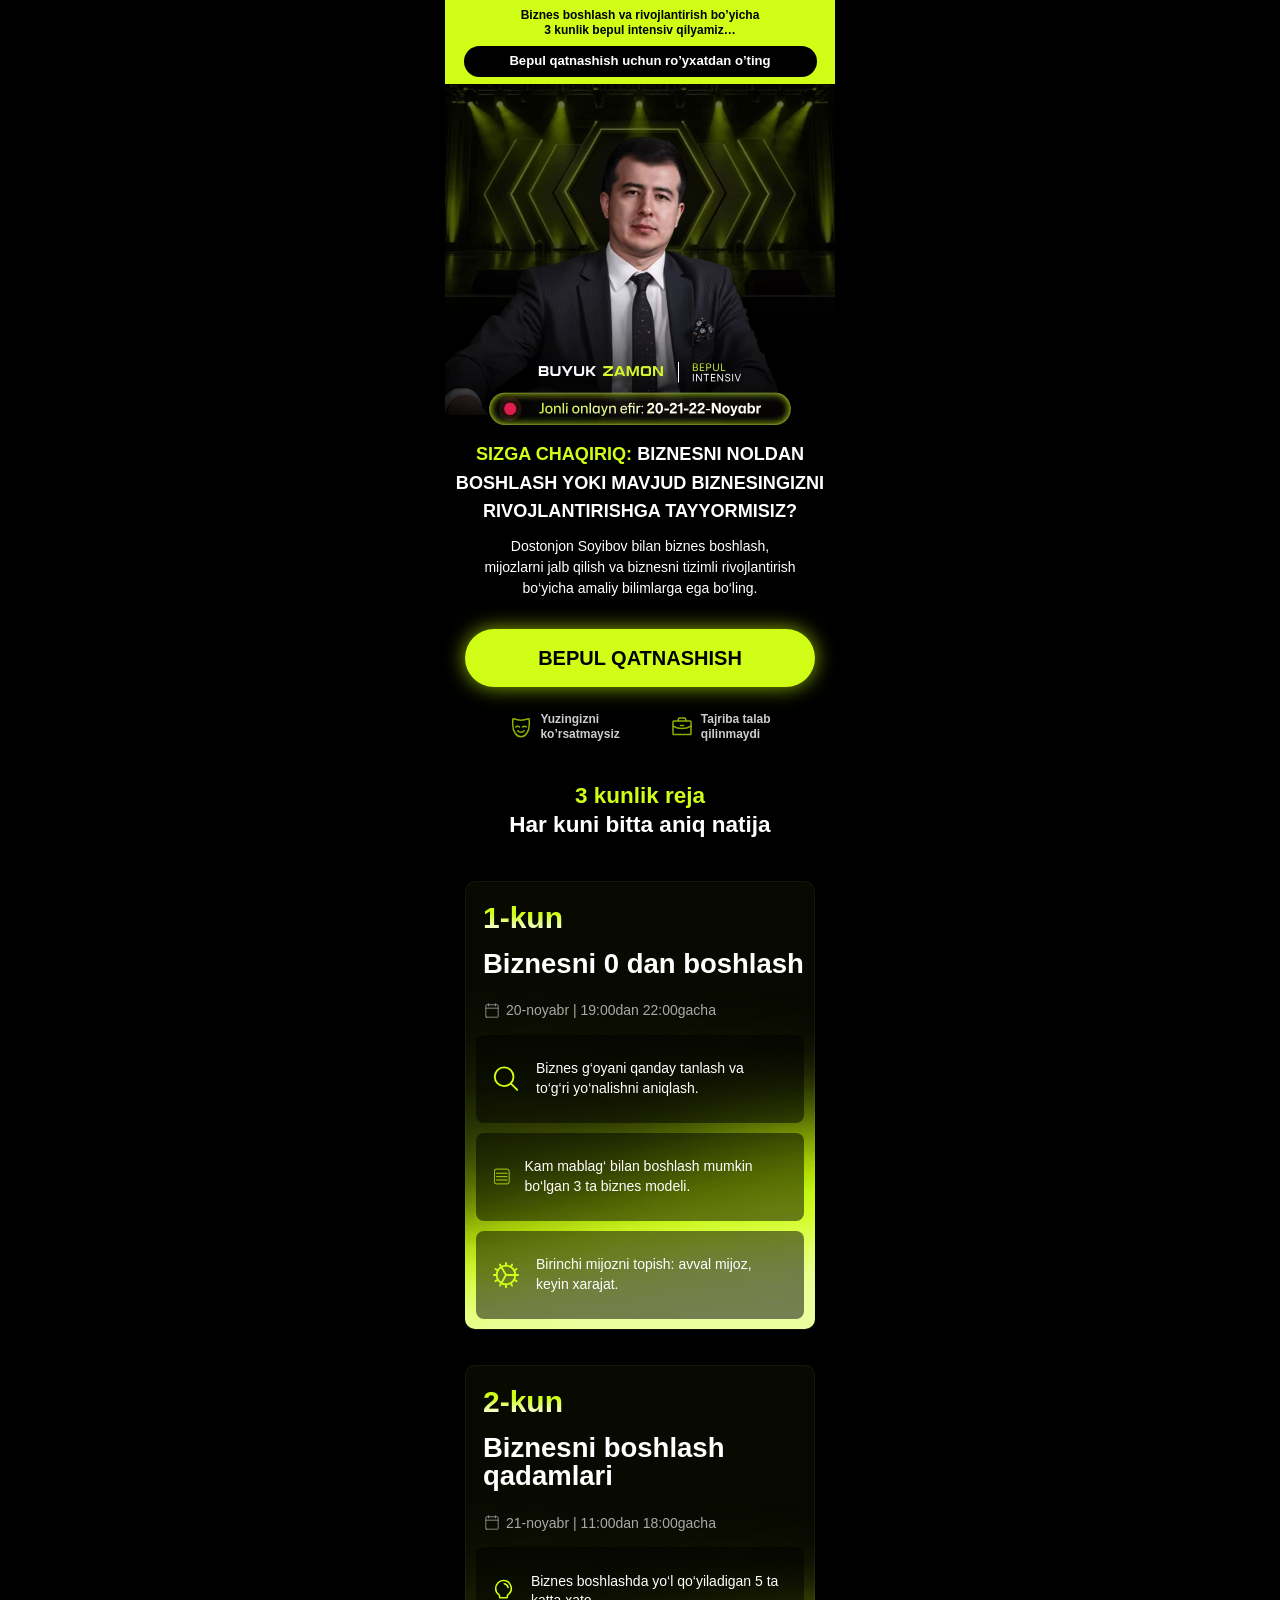
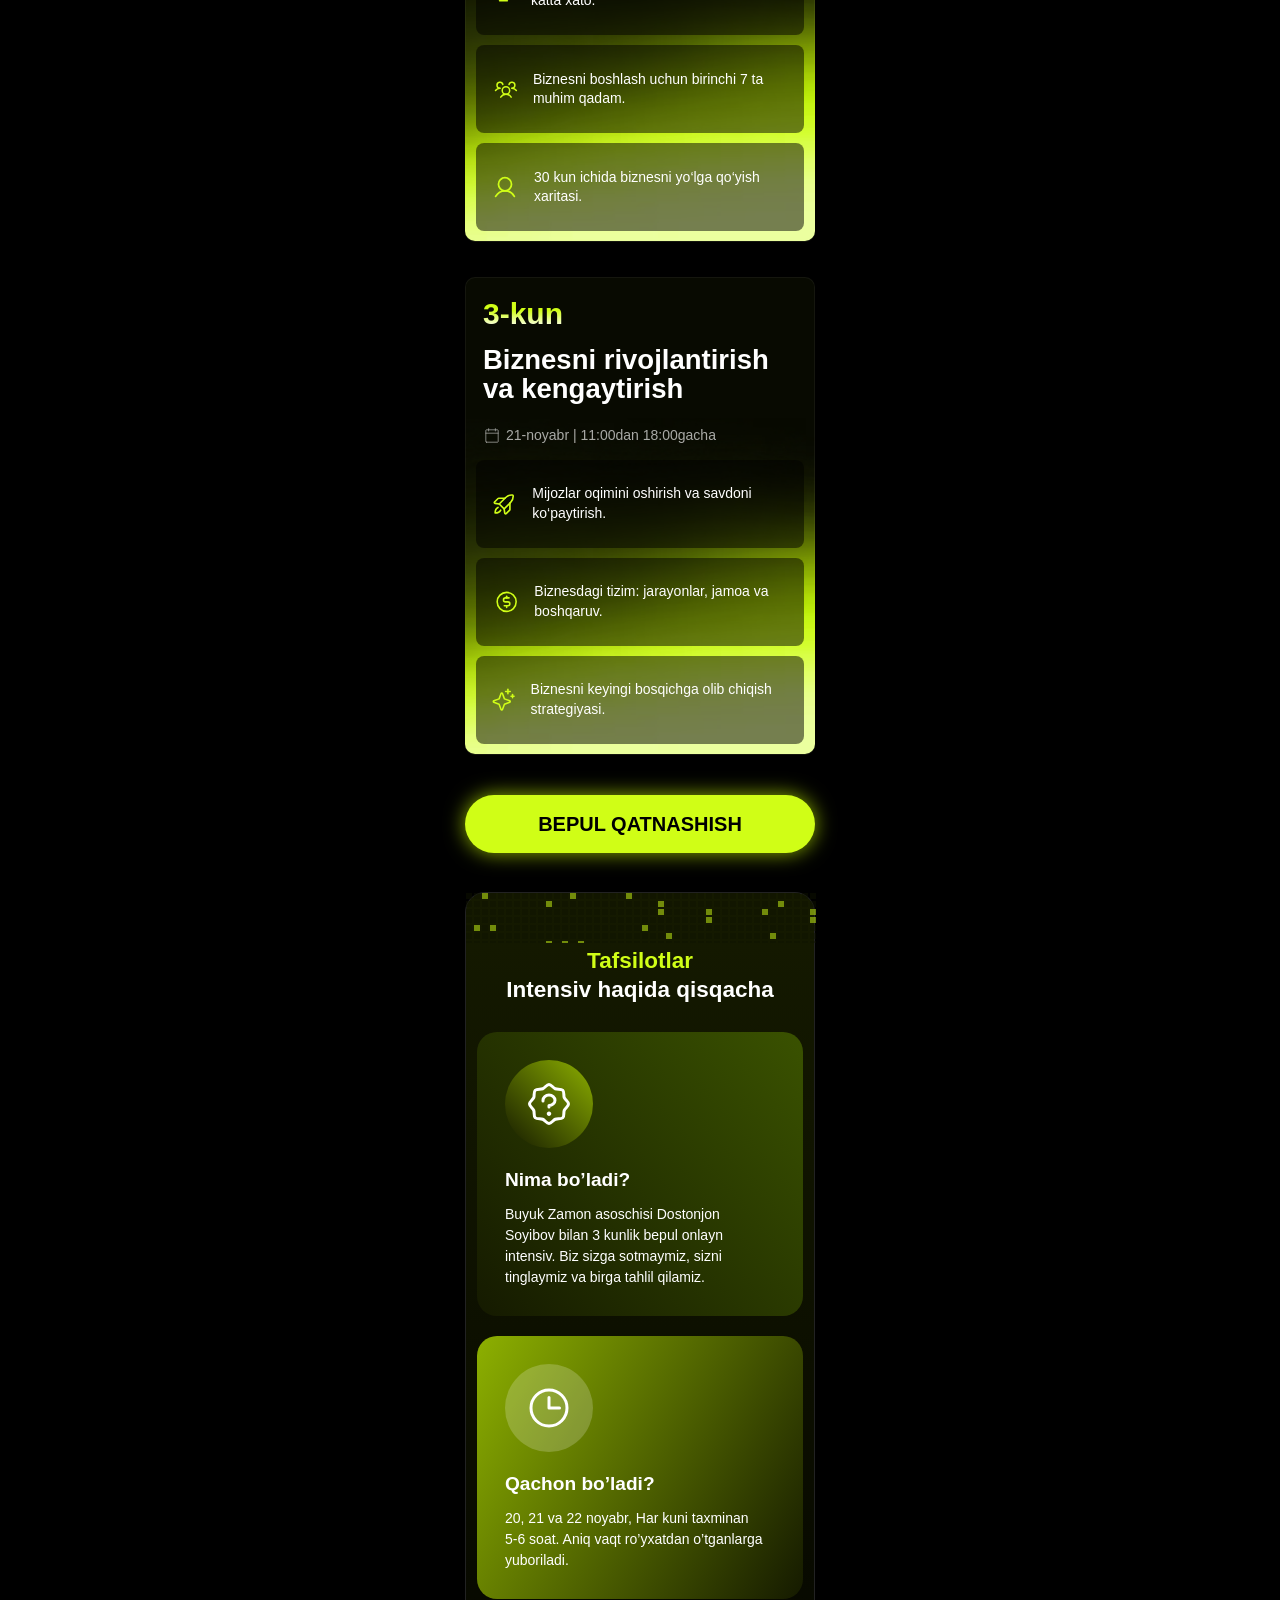
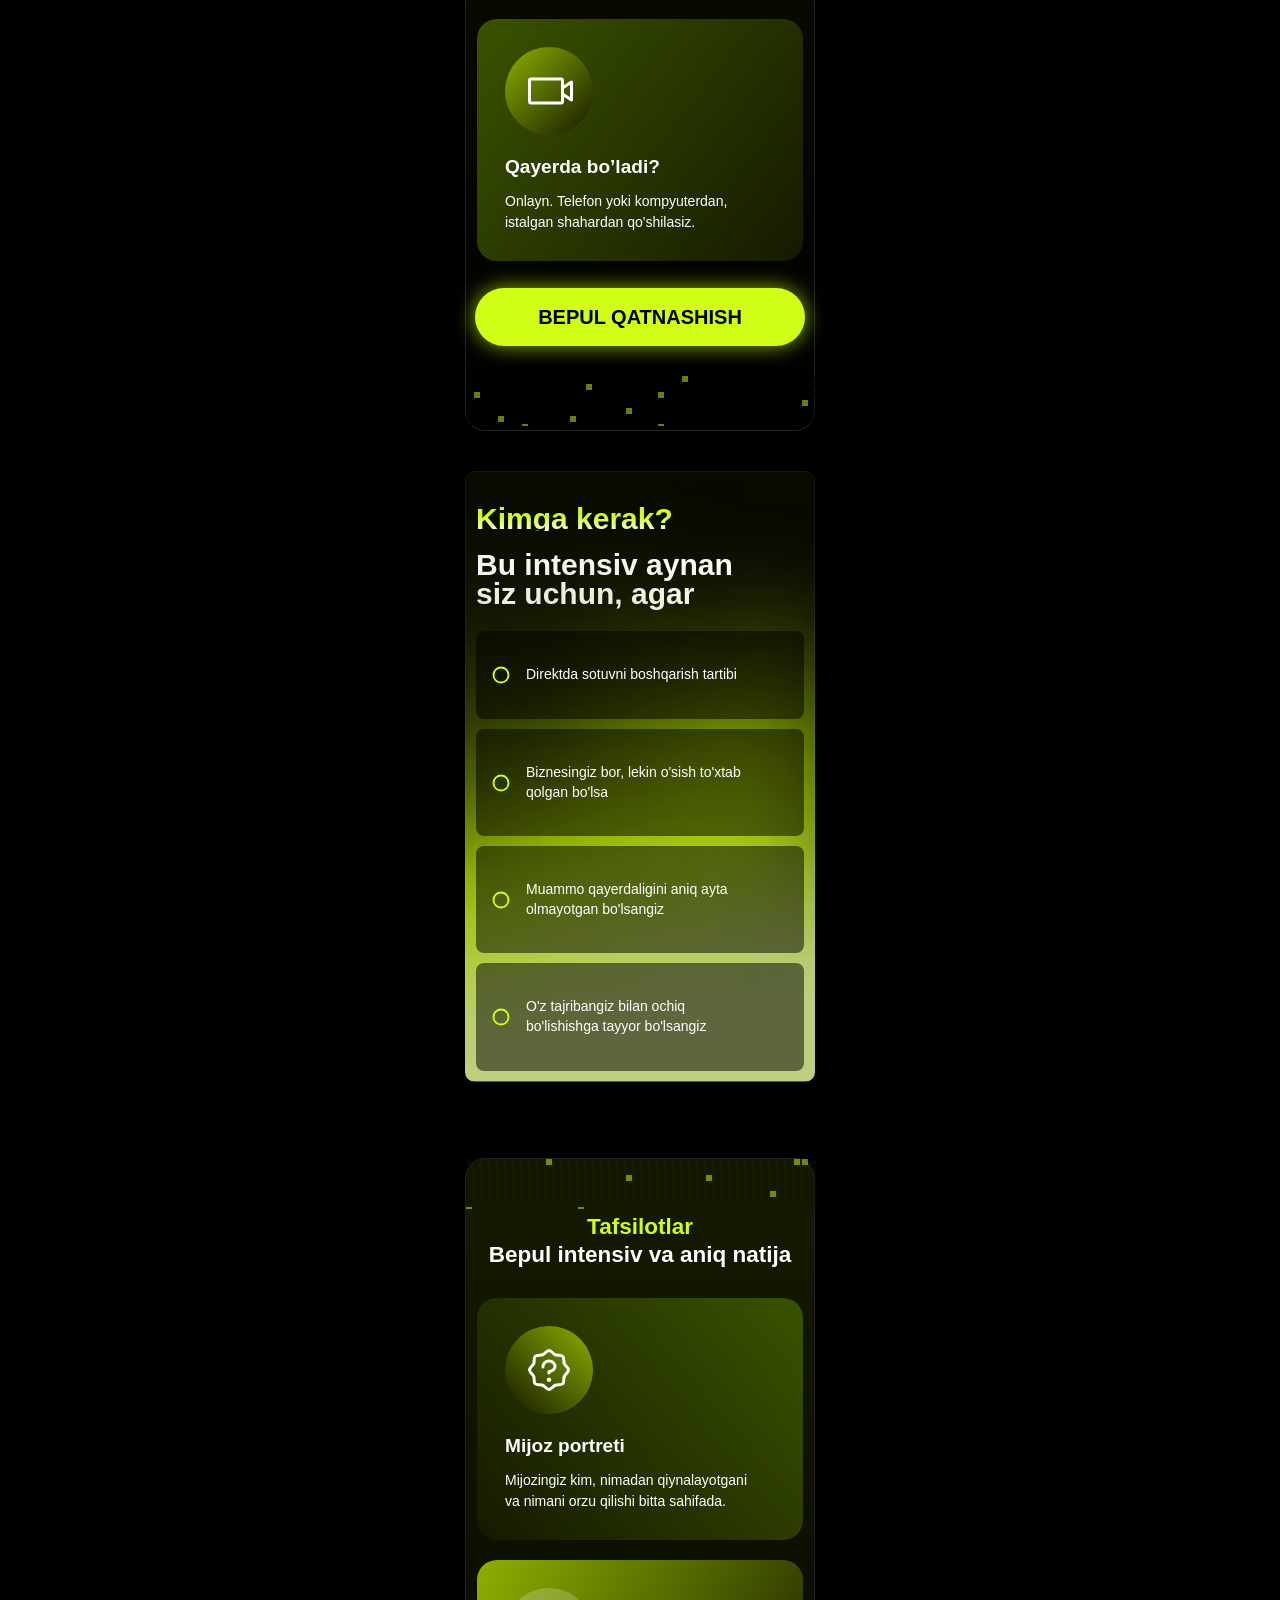
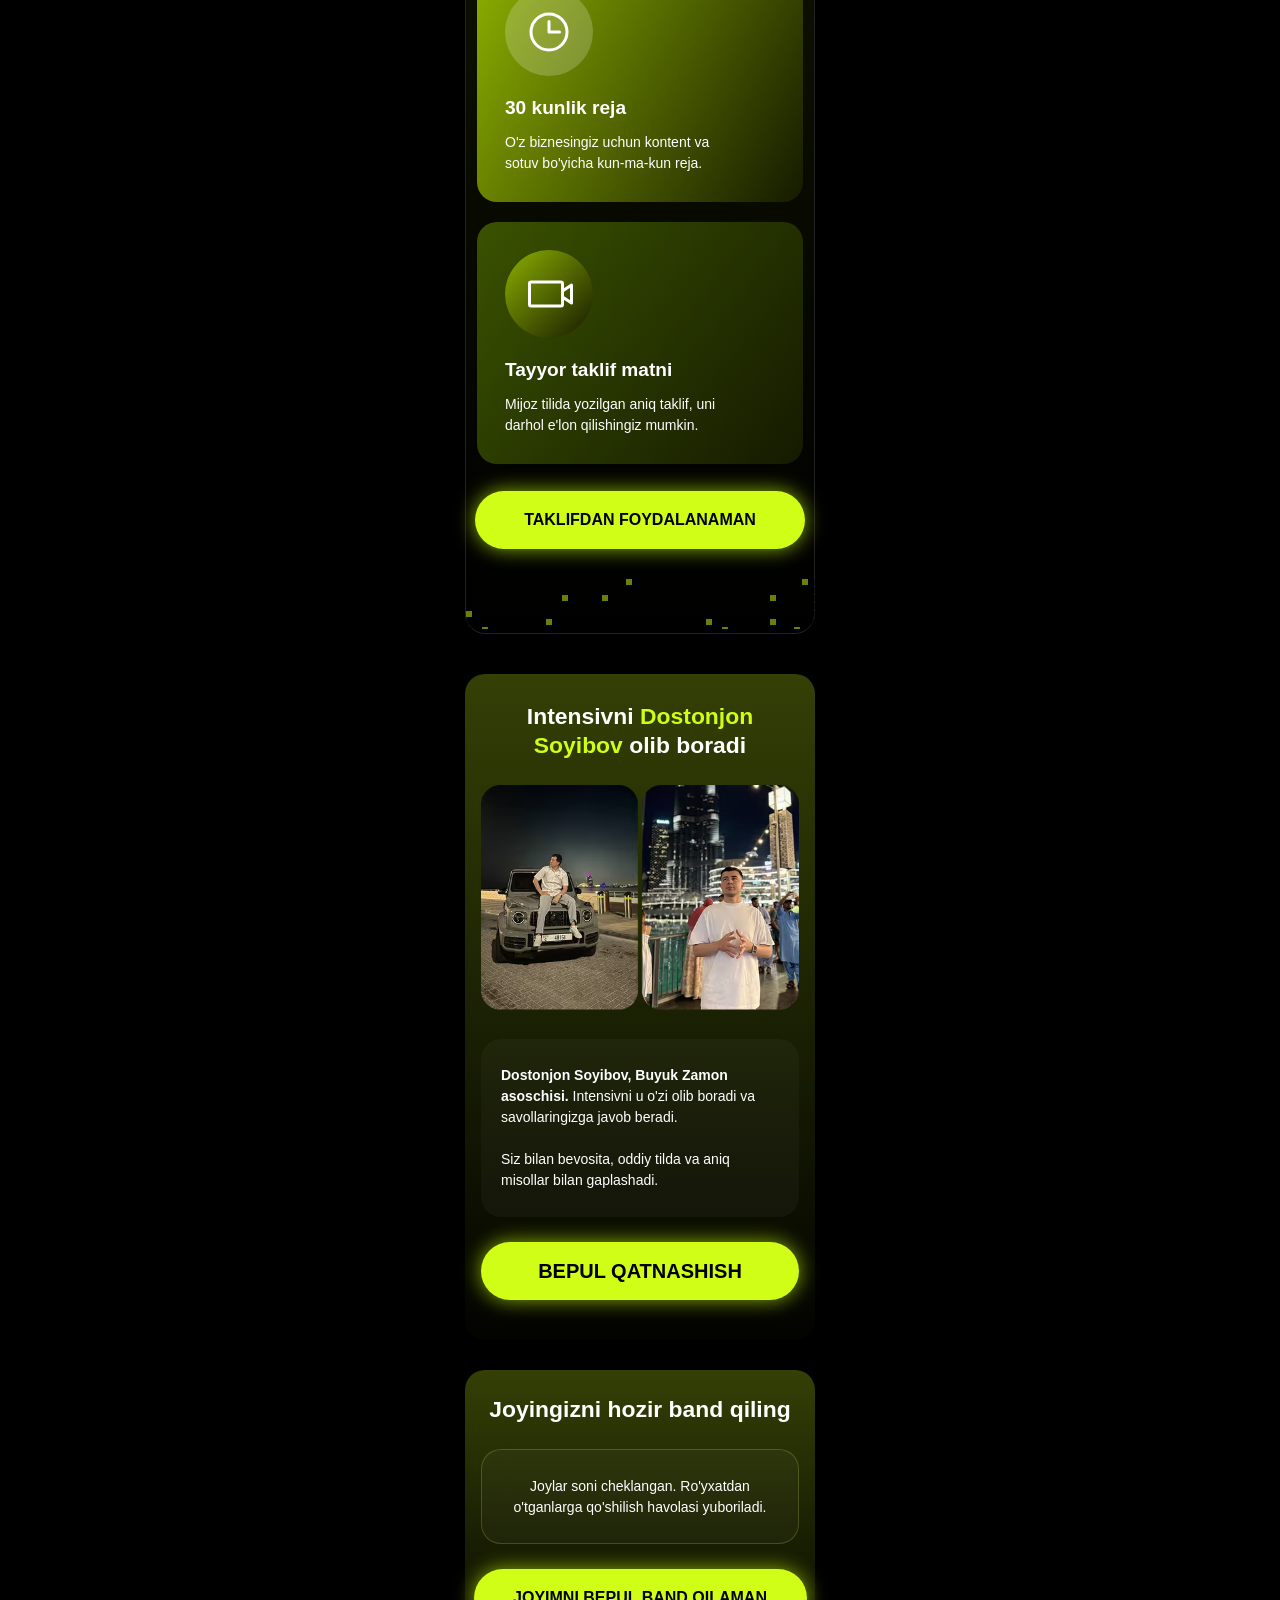
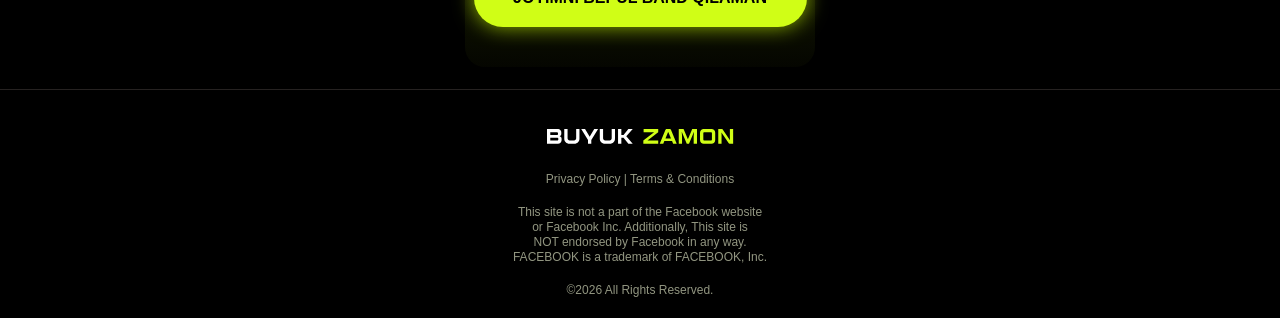
==== index.html @ dd2da4f3 "push" ====
<!DOCTYPE html>
<html lang="uz">

<head>
    <meta charset="UTF-8">
    <meta name="viewport" content="width=device-width, initial-scale=1.0">
    <title>Buyuk Zamon</title>

    <style>
    *{margin:0;padding:0;box-sizing:border-box}html,body{overflow-x:clip;background-color:#000}.hero__intro{background-color:#D0FE16;max-width:390px;width:100%;display:flex;padding:0 6px;margin:0 auto;flex-direction:column;align-items:center;justify-content:center;margin-bottom:40px;padding-top:8px;padding-bottom:7px;top:0;z-index:1000}.hero__intro-text{margin-bottom:8px;font-family:"Mona Sans",sans-serif;font-weight:800;font-size:12px;line-height:15px;text-align:center}.hero__intro-button{max-width:353px;width:100%;border-radius:100px;color:white;font-family:Inter,sans-serif;font-weight:800;font-size:13.1px;line-height:15.78px;text-align:center;padding:7px 0 8px 0;background-color:black;border:none;cursor:pointer}.hero__speaker-image{position:relative;z-index:3}.hero__background-image{position:absolute;top:-40px;max-width:390px;width:100%}.hero__title{font-family:Inter,sans-serif;font-weight:700;font-size:clamp(14.1px,4.6vw,18.1px);padding-top:15px;line-height:clamp(24.8px,5vw,28.8px);text-align:center;margin-bottom:10px;color:white}.hero__eyebrow{color:#D0FE17}.hero__description{font-family:"Mona Sans",sans-serif;font-weight:400;font-size:clamp(13px,4.2vw,14px);line-height:21px;text-align:center;color:white;margin-bottom:-10px}.hero__benefits{display:flex;color:white;margin-top:65px;gap:50px}.hero__benefit{display:flex;align-items:center;gap:7px}.hero__benefit-text{font-family:"Mona Sans",sans-serif;font-weight:700;font-size:12px;line-height:15px;opacity:80%}.plan{padding-top:40px;padding-bottom:32px}.plan__title{font-family:Inter,sans-serif;font-weight:700;font-size:22.5px;line-height:28.8px;margin-bottom:41px;text-align:center;color:white}.plan__title span{color:#D0FE17}.plan__days{display:flex;flex-direction:column;gap:35px;color:white;align-items:center;justify-content:center}.plan__day{border-radius:10px;max-width:350px;background-color:#0b0e02c1;width:100%;padding:23px 10px 10px 10px;border:1px solid #FFFFFF0D;position:relative;list-style:none}.plan__day-number{font-family:Inter,sans-serif;font-weight:800;font-size:30px;padding-left:7px;line-height:25px;background:linear-gradient(0deg,#FAFFE8 0%,#D0FE17 62.29%);-webkit-background-clip:text;background-clip:text;-webkit-text-fill-color:transparent;color:transparent;margin-bottom:20px}.plan__day-title{font-family:Inter,sans-serif;font-weight:700;font-size:27.5px;padding-left:7px;margin-bottom:23px;line-height:28.8px}.plan__date{margin-bottom:15px;display:flex;align-items:center;gap:5px;font-family:Inter,sans-serif;padding-left:7px;font-weight:500;font-size:14px;line-height:16.8px;opacity:65%}.plan__tasks{list-style:none;display:flex;flex-direction:column;position:relative;z-index:4;gap:10px}.plan__task{display:flex;gap:15px;padding:20px 11px 20px 15px;align-items:center;height:88px;justify-content:start;border-radius:8px;max-width:330px;width:100%;background-color:#00000080}.plan__task p{font-family:"Mona Sans",sans-serif;font-weight:400;font-size:14px;line-height:19.6px}.plan__bottom{position:absolute;bottom:0;height:392px;transform:translateX(-50%);left:50%;border-radius:0 0 10px 10px;z-index:2}.button{max-width:350px;width:100%;border-radius:50px;background-color:#D0FE16;box-shadow:0px 0px 20px 0px #8DB000;color:#000;font-family:Inter,sans-serif;font-weight:700;font-size:20px;line-height:18.02px;text-align:center;padding:20px 0;border:none;cursor:pointer;margin:0 auto;display:flex;align-items:center;justify-content:center}
    </style>
    <!-- Meta Pixel Code -->
<script>
!function(f,b,e,v,n,t,s)
{if(f.fbq)return;n=f.fbq=function(){n.callMethod?
n.callMethod.apply(n,arguments):n.queue.push(arguments)};
if(!f._fbq)f._fbq=n;n.push=n;n.loaded=!0;n.version='2.0';
n.queue=[];t=b.createElement(e);t.async=!0;
t.src=v;s=b.getElementsByTagName(e)[0];
s.parentNode.insertBefore(t,s)}(window, document,'script',
'https://connect.facebook.net/en_US/fbevents.js');
fbq('init', '1597491418699315');
fbq('track', 'PageView');
</script>
<noscript><img height="1" width="1" style="display:none"
src="https://www.facebook.com/tr?id=1597491418699315&ev=PageView&noscript=1"
/></noscript>
<!-- End Meta Pixel Code -->
    <link rel="preload" as="style" href="./css/main.css" onload="this.onload=null;this.rel='stylesheet'">
    <noscript>
        <link rel="stylesheet" href="./css/main.css">
    </noscript>
</head>

<body>
    <main class="page">
        <div class="hero__intro">
            <p class="hero__intro-text">Biznes boshlash va rivojlantirish bo’yicha <br> 3 kunlik bepul intensiv
                qilyamiz…</p>
            <button class="hero__intro-button registerBtn">Bepul qatnashish uchun ro’yxatdan o’ting</button>
        </div>
        <section class="hero">
            <div class="container">
                <img class="hero__speaker-image" src="./images/speakerMain.avif" loading="lazy" decoding="async"
                    width="390" height="301" alt="speaker">
                <img class="hero__background-image" src="./images/bg.avif" loading="lazy" decoding="async" width="390"
                    height="240" alt="speaker">
                <h1 class="hero__title"><span class="hero__eyebrow">SIZGA CHAQIRIQ:</span> BIZNESNI NOLDAN <br> BOSHLASH
                    YOKI MAVJUD BIZNESINGIZNI <br>
                    RIVOJLANTIRISHGA TAYYORMISIZ?
                </h1>

                <p class="hero__description">Dostonjon Soyibov bilan biznes boshlash, <br> mijozlarni jalb qilish va
                    biznesni tizimli
                    rivojlantirish <br> bo‘yicha amaliy bilimlarga ega bo‘ling.</p>

                <button class="button registerBtn hero__button" style="transform: translateY(40px);">BEPUL
                    QATNASHISH</button>

                <div class="hero__benefits">
                    <div class="hero__benefit">
                        <svg class="hero__benefit-icon" width="24" height="24" viewBox="0 0 24 24" fill="none"
                            xmlns="http://www.w3.org/2000/svg">
                            <g clip-path="url(#clip0_2210_43)">
                                <path
                                    d="M20.25 4.50013C20.25 4.25213 20.128 4.02113 19.924 3.88113C19.72 3.74013 19.46 3.71013 19.229 3.80013C17.813 4.35113 15.083 5.22313 12 5.22313C8.917 5.22313 6.188 4.35113 4.771 3.80213C4.54 3.71213 4.281 3.74213 4.077 3.88213C3.872 4.02113 3.75 4.25313 3.75 4.50013V9.72813C3.75 16.3691 7.444 21.7501 12 21.7501C16.556 21.7501 20.25 16.3691 20.25 9.73013V4.50013Z"
                                    stroke-width="1.5" stroke-linecap="round" stroke-linejoin="round"
                                    stroke="#8DB000" />
                                <path
                                    d="M13.5 12C13.912 11.54 14.708 11.25 15.375 11.25C16.042 11.25 16.838 11.54 17.25 12"
                                    stroke-width="1.5" stroke-linecap="round" stroke-linejoin="round"
                                    stroke="#8DB000" />
                                <path d="M6.75 12C7.162 11.54 7.958 11.25 8.625 11.25C9.292 11.25 10.088 11.54 10.5 12"
                                    stroke-width="1.5" stroke-linecap="round" stroke-linejoin="round"
                                    stroke="#8DB000" />
                                <path
                                    d="M15.2208 15.75C14.4218 16.701 13.2428 17.25 11.9998 17.25C10.7578 17.25 9.57881 16.701 8.77881 15.75"
                                    stroke-width="1.5" stroke-linecap="round" stroke-linejoin="round"
                                    stroke="#8DB000" />
                            </g>
                            <defs>
                                <clipPath id="clip0_2210_43">
                                    <rect width="24" height="24" fill="white" />
                                </clipPath>
                            </defs>
                        </svg>

                        <p class="hero__benefit-text">Yuzingizni <br> ko’rsatmaysiz</p>
                    </div>
                    <div class="hero__benefit">
                        <svg class="hero__benefit-icon" width="24" height="24" viewBox="0 0 24 24" fill="none"
                            xmlns="http://www.w3.org/2000/svg">
                            <g clip-path="url(#clip0_2210_51)">
                                <path d="M10.5 10.5H13.5" stroke-width="1.5" stroke-linecap="round"
                                    stroke-linejoin="round" stroke="#8DB000" />
                                <path
                                    d="M3.75 19.5C3.336 19.5 3 19.164 3 18.75V6.75C3 6.336 3.336 6 3.75 6H20.25C20.664 6 21 6.336 21 6.75V18.75C21 19.164 20.664 19.5 20.25 19.5H3.75Z"
                                    stroke-width="1.5" stroke-linecap="round" stroke-linejoin="round"
                                    stroke="#8DB000" />
                                <path d="M15.75 6V4.5C15.75 3.672 15.078 3 14.25 3H9.75C8.922 3 8.25 3.672 8.25 4.5V6"
                                    stroke-width="1.5" stroke-linecap="round" stroke-linejoin="round"
                                    stroke="#8DB000" />
                                <path
                                    d="M21 11.092C18.265 12.675 15.16 13.505 12 13.5C8.84 13.505 5.735 12.675 3 11.093"
                                    stroke-width="1.5" stroke-linecap="round" stroke-linejoin="round"
                                    stroke="#8DB000" />
                            </g>
                            <defs>
                                <clipPath id="clip0_2210_51">
                                    <rect width="24" height="24" fill="white" />
                                </clipPath>
                            </defs>
                        </svg>

                        <p class="hero__benefit-text">Tajriba talab <br> qilinmaydi</p>
                    </div>
                </div>

            </div>
        </section>
        <section class="plan">
            <div class="container">
                <h1 class="plan__title"><span class="plan__eyebrow">3 kunlik reja</span> <br>
                    Har kuni bitta aniq natija</h1>

                <ul class="plan__days">
                    <li class="plan__day">
                        <h2 class="plan__day-number">1-kun</h2>
                        <h3 class="plan__day-title">Biznesni 0 dan boshlash</h3>

                        <div class="plan__date">
                            <svg class="plan__date-icon" width="18" height="18" viewBox="0 0 18 18" fill="none"
                                xmlns="http://www.w3.org/2000/svg">
                                <g clip-path="url(#clip0_2210_70)">
                                    <path
                                        d="M3.375 15.1875C3.0645 15.1875 2.8125 14.9355 2.8125 14.625V3.375C2.8125 3.0645 3.0645 2.8125 3.375 2.8125H14.625C14.9355 2.8125 15.1875 3.0645 15.1875 3.375V14.625C15.1875 14.9355 14.9355 15.1875 14.625 15.1875H3.375Z"
                                        stroke-width="0.75" stroke-linecap="round" stroke-linejoin="round"
                                        stroke="white" />
                                    <path d="M12.375 1.6875V3.9375" stroke-width="0.75" stroke-linecap="round"
                                        stroke-linejoin="round" stroke="white" />
                                    <path d="M5.625 1.6875V3.9375" stroke-width="0.75" stroke-linecap="round"
                                        stroke-linejoin="round" stroke="white" />
                                    <path d="M2.8125 6.1875H15.1875" stroke-width="0.75" stroke-linecap="round"
                                        stroke-linejoin="round" stroke="white" />
                                </g>
                                <defs>
                                    <clipPath id="clip0_2210_70">
                                        <rect width="18" height="18" fill="white" />
                                    </clipPath>
                                </defs>
                            </svg>
                          20-noyabr | 19:00dan 22:00gacha
                        </div>

                        <ul class="plan__tasks">
                            <li class="plan__task">
                                <svg class="plan__task-icon" width="30" height="30" viewBox="0 0 30 30" fill="none"
                                    xmlns="http://www.w3.org/2000/svg">
                                    <path
                                        d="M3.75 12.7354C3.75 7.55785 7.9475 3.36035 13.125 3.36035C18.3025 3.36035 22.5 7.55785 22.5 12.7354C22.5 17.9129 18.3025 22.1104 13.125 22.1104C7.9475 22.1104 3.75 17.9129 3.75 12.7354Z"
                                        stroke-width="1.875" stroke-linecap="round" stroke-linejoin="round"
                                        stroke="#D0FE17" />
                                    <path d="M19.7539 19.3641L26.2502 25.8604" stroke-width="1.875"
                                        stroke-linecap="round" stroke-linejoin="round" stroke="#D0FE17" />
                                </svg>
                                <p> Biznes g‘oyani qanday tanlash va <br> to‘g‘ri yo‘nalishni aniqlash.</p>
                            </li>
                            <li class="plan__task" style="padding-left: 18px;">
                                <svg class="plan__task-icon" width="23" height="23" viewBox="0 0 20 20" fill="none"
                                    xmlns="http://www.w3.org/2000/svg">
                                    <rect x="0.5" y="0.5" width="19" height="19" rx="2.5" stroke="#D0FE17" />
                                    <line x1="3.1665" y1="5.83301" x2="16.8332" y2="5.83301" stroke-linecap="round"
                                        stroke="#D0FE17" />
                                    <line x1="3.1665" y1="10.1669" x2="16.8332" y2="10.1669" stroke-linecap="round"
                                        stroke="#D0FE17" />
                                    <line x1="3.1665" y1="14.5" x2="16.8332" y2="14.5" stroke-linecap="round"
                                        stroke="#D0FE17" />
                                </svg>
                                <p> Kam mablag‘ bilan boshlash mumkin bo‘lgan 3 ta biznes modeli.</p>
                            </li>
                            <li class="plan__task">
                                <svg class="plan__task-icon" width="30" height="30" viewBox="0 0 30 30" fill="none"
                                    xmlns="http://www.w3.org/2000/svg">
                                    <g clip-path="url(#clip0_2210_96)">
                                        <path
                                            d="M5.625 15.0508C5.625 9.87328 9.8225 5.67578 15 5.67578C20.1775 5.67578 24.375 9.87328 24.375 15.0508C24.375 20.2283 20.1775 24.4258 15 24.4258C9.8225 24.4258 5.625 20.2283 5.625 15.0508Z"
                                            stroke-width="1.875" stroke-linecap="round" stroke-linejoin="round"
                                            stroke="#D0FE17" />
                                        <path d="M15 15.0508H27.1875" stroke-width="1.875" stroke-linecap="round"
                                            stroke-linejoin="round" stroke="#D0FE17" />
                                        <path d="M15 15.0507L8.90625 4.49573" stroke-width="1.875"
                                            stroke-linecap="round" stroke-linejoin="round" stroke="#D0FE17" />
                                        <path d="M15 15.0508L8.90625 25.6058" stroke-width="1.875"
                                            stroke-linecap="round" stroke-linejoin="round" stroke="#D0FE17" />
                                        <path d="M15 5.67578V2.86328" stroke-width="1.875" stroke-linecap="round"
                                            stroke-linejoin="round" stroke="#D0FE17" />
                                        <path d="M6.88107 10.3633L4.44482 8.95703" stroke-width="1.875"
                                            stroke-linecap="round" stroke-linejoin="round" stroke="#D0FE17" />
                                        <path d="M5.625 15.0508H2.8125" stroke-width="1.875" stroke-linecap="round"
                                            stroke-linejoin="round" stroke="#D0FE17" />
                                        <path d="M6.88107 19.7383L4.44482 21.1445" stroke-width="1.875"
                                            stroke-linecap="round" stroke-linejoin="round" stroke="#D0FE17" />
                                        <path d="M15 24.4258V27.2383" stroke-width="1.875" stroke-linecap="round"
                                            stroke-linejoin="round" stroke="#D0FE17" />
                                        <path d="M19.6875 23.1696L21.0938 25.6058" stroke-width="1.875"
                                            stroke-linecap="round" stroke-linejoin="round" stroke="#D0FE17" />
                                        <path d="M23.1187 19.7383L25.5549 21.1445" stroke-width="1.875"
                                            stroke-linecap="round" stroke-linejoin="round" stroke="#D0FE17" />
                                        <path d="M23.1187 10.3633L25.5549 8.95703" stroke-width="1.875"
                                            stroke-linecap="round" stroke-linejoin="round" stroke="#D0FE17" />
                                        <path d="M19.6875 6.93198L21.0938 4.49573" stroke-width="1.875"
                                            stroke-linecap="round" stroke-linejoin="round" stroke="#D0FE17" />
                                    </g>
                                    <defs>
                                        <clipPath id="clip0_2210_96">
                                            <rect width="30" height="30" fill="white" />
                                        </clipPath>
                                    </defs>
                                </svg>
                                <p> Birinchi mijozni topish: avval mijoz, <br> keyin xarajat.</p>
                            </li>
                        </ul>

                        <img class="plan__bottom" src="./images/bottomGradient.avif" loading="lazy" decoding="async"
                            width="350" height="225" alt="bottomGradient">
                    </li>

                    <!-- Linee 22 -->

                    <li class="plan__day">
                        <h2 class="plan__day-number">2-kun</h2>
                        <h3 class="plan__day-title">Biznesni boshlash qadamlari</h3>

                        <div class="plan__date">
                            <svg class="plan__date-icon" width="18" height="18" viewBox="0 0 18 18" fill="none"
                                xmlns="http://www.w3.org/2000/svg">
                                <g clip-path="url(#clip0_2210_70)">
                                    <path
                                        d="M3.375 15.1875C3.0645 15.1875 2.8125 14.9355 2.8125 14.625V3.375C2.8125 3.0645 3.0645 2.8125 3.375 2.8125H14.625C14.9355 2.8125 15.1875 3.0645 15.1875 3.375V14.625C15.1875 14.9355 14.9355 15.1875 14.625 15.1875H3.375Z"
                                        stroke-width="0.75" stroke-linecap="round" stroke-linejoin="round"
                                        stroke="white" />
                                    <path d="M12.375 1.6875V3.9375" stroke-width="0.75" stroke-linecap="round"
                                        stroke-linejoin="round" stroke="white" />
                                    <path d="M5.625 1.6875V3.9375" stroke-width="0.75" stroke-linecap="round"
                                        stroke-linejoin="round" stroke="white" />
                                    <path d="M2.8125 6.1875H15.1875" stroke-width="0.75" stroke-linecap="round"
                                        stroke-linejoin="round" stroke="white" />
                                </g>
                                <defs>
                                    <clipPath id="clip0_2210_70">
                                        <rect width="18" height="18" fill="white" />
                                    </clipPath>
                                </defs>
                            </svg>
                           21-noyabr | 11:00dan 18:00gacha 
                        </div>

                        <ul class="plan__tasks">
                            <li class="plan__task">
                                <svg width="30" height="30" viewBox="0 0 30 30" fill="none"
                                    xmlns="http://www.w3.org/2000/svg">
                                    <g clip-path="url(#clip0_2210_130)">
                                        <g clip-path="url(#clip1_2210_130)">
                                            <path d="M10.3125 26.7979H19.6875" stroke-width="1.875"
                                                stroke-linecap="round" stroke-linejoin="round" stroke="#D0FE17" />
                                            <path
                                                d="M9.22264 19.1807C6.96514 17.4169 5.63889 14.7169 5.62514 11.8507C5.59764 6.76941 9.69389 2.54066 14.7739 2.42316C18.8114 2.32566 22.4589 4.82442 23.8239 8.62566C25.1901 12.4269 23.9676 16.6757 20.7901 19.1694C20.0976 19.7069 19.6914 20.5319 19.6876 21.4082V22.1107C19.6876 22.6282 19.2676 23.0482 18.7501 23.0482H11.2501C10.7326 23.0482 10.3126 22.6282 10.3126 22.1107V21.4082C10.3114 20.5369 9.91014 19.7157 9.22264 19.1807Z"
                                                stroke-width="1.875" stroke-linecap="round" stroke-linejoin="round"
                                                stroke="#D0FE17" />
                                            <path d="M15.9375 6.17285C18.2812 6.56785 20.2275 8.5166 20.625 10.8604"
                                                stroke-width="1.875" stroke-linecap="round" stroke-linejoin="round"
                                                stroke="#D0FE17" />
                                        </g>
                                    </g>
                                    <defs>
                                        <clipPath id="clip0_2210_130">
                                            <rect width="30" height="30" fill="white" />
                                        </clipPath>
                                        <clipPath id="clip1_2210_130">
                                            <rect width="30" height="30" fill="white"
                                                transform="translate(0 -0.389648)" />
                                        </clipPath>
                                    </defs>
                                </svg>
                                <p> Biznes boshlashda yo‘l qo‘yiladigan 5 ta katta xato.</p>
                            </li>
                            <li class="plan__task" style="padding-left: 18px;">
                                <svg width="30" height="30" viewBox="0 0 30 30" fill="none"
                                    xmlns="http://www.w3.org/2000/svg">
                                    <g clip-path="url(#clip0_2210_140)">
                                        <path d="M22.5 14.0625C24.7138 14.0613 26.7988 15.1038 28.125 16.875"
                                            stroke-width="1.875" stroke-linecap="round" stroke-linejoin="round"
                                            stroke="#D0FE17" />
                                        <path d="M1.875 16.875C3.20125 15.1038 5.28625 14.0613 7.5 14.0625"
                                            stroke-width="1.875" stroke-linecap="round" stroke-linejoin="round"
                                            stroke="#D0FE17" />
                                        <path
                                            d="M10.3125 16.875C10.3125 14.2862 12.4112 12.1875 15 12.1875C17.5888 12.1875 19.6875 14.2862 19.6875 16.875C19.6875 19.4638 17.5888 21.5625 15 21.5625C12.4112 21.5625 10.3125 19.4638 10.3125 16.875Z"
                                            stroke-width="1.875" stroke-linecap="round" stroke-linejoin="round"
                                            stroke="#D0FE17" />
                                        <path
                                            d="M8.4375 25.3125C9.80625 22.9888 12.3025 21.5625 15 21.5625C17.6975 21.5625 20.1937 22.9888 21.5625 25.3125"
                                            stroke-width="1.875" stroke-linecap="round" stroke-linejoin="round"
                                            stroke="#D0FE17" />
                                        <path
                                            d="M18.8677 9.37504C19.3552 7.48879 21.2052 6.29004 23.1264 6.61629C25.0477 6.94254 26.3989 8.68504 26.2352 10.6275C26.0727 12.5688 24.4489 14.0625 22.5002 14.0625"
                                            stroke-width="1.875" stroke-linecap="round" stroke-linejoin="round"
                                            stroke="#D0FE17" />
                                        <path
                                            d="M7.49989 14.0625C5.55114 14.0625 3.92739 12.5688 3.76489 10.6275C3.60114 8.68504 4.95239 6.94254 6.87364 6.61629C8.79364 6.29004 10.6449 7.48879 11.1324 9.37504"
                                            stroke-width="1.875" stroke-linecap="round" stroke-linejoin="round"
                                            stroke="#D0FE17" />
                                    </g>
                                    <defs>
                                        <clipPath id="clip0_2210_140">
                                            <rect width="30" height="30" fill="white" />
                                        </clipPath>
                                    </defs>
                                </svg>

                                <p> Biznesni boshlash uchun birinchi 7 ta muhim qadam.</p>
                            </li>
                            <li class="plan__task">
                                <svg width="30" height="30" viewBox="0 0 30 30" fill="none"
                                    xmlns="http://www.w3.org/2000/svg">
                                    <path
                                        d="M8 12.0508C8 8.18491 11.1341 5.05078 15 5.05078C18.8659 5.05078 22 8.18491 22 12.0508C22 15.9166 18.8659 19.0508 15 19.0508C11.1341 19.0508 8 15.9166 8 12.0508Z"
                                        stroke-width="1.875" stroke-linecap="round" stroke-linejoin="round"
                                        stroke="#D0FE17" />
                                    <path
                                        d="M5 25.0508C7.08571 21.3328 10.8895 19.0508 15 19.0508C19.1105 19.0508 22.9143 21.3328 25 25.0508"
                                        stroke-width="1.875" stroke-linecap="round" stroke-linejoin="round"
                                        stroke="#D0FE17" />
                                </svg>

                                <p>30 kun ichida biznesni yo‘lga qo‘yish xaritasi.</p>
                            </li>
                        </ul>

                        <img class="plan__bottom" src="./images/bottomGradient.avif" loading="lazy" decoding="async"
                            width="350" height="225" alt="bottomGradient">
                    </li>


                    <!-- Lineee 33 -->

                    <li class="plan__day">
                        <h2 class="plan__day-number">3-kun</h2>
                        <h3 class="plan__day-title">Biznesni rivojlantirish va kengaytirish</h3>

                        <div class="plan__date">
                            <svg class="plan__date-icon" width="18" height="18" viewBox="0 0 18 18" fill="none"
                                xmlns="http://www.w3.org/2000/svg">
                                <g clip-path="url(#clip0_2210_70)">
                                    <path
                                        d="M3.375 15.1875C3.0645 15.1875 2.8125 14.9355 2.8125 14.625V3.375C2.8125 3.0645 3.0645 2.8125 3.375 2.8125H14.625C14.9355 2.8125 15.1875 3.0645 15.1875 3.375V14.625C15.1875 14.9355 14.9355 15.1875 14.625 15.1875H3.375Z"
                                        stroke-width="0.75" stroke-linecap="round" stroke-linejoin="round"
                                        stroke="white" />
                                    <path d="M12.375 1.6875V3.9375" stroke-width="0.75" stroke-linecap="round"
                                        stroke-linejoin="round" stroke="white" />
                                    <path d="M5.625 1.6875V3.9375" stroke-width="0.75" stroke-linecap="round"
                                        stroke-linejoin="round" stroke="white" />
                                    <path d="M2.8125 6.1875H15.1875" stroke-width="0.75" stroke-linecap="round"
                                        stroke-linejoin="round" stroke="white" />
                                </g>
                                <defs>
                                    <clipPath id="clip0_2210_70">
                                        <rect width="18" height="18" fill="white" />
                                    </clipPath>
                                </defs>
                            </svg>
                          21-noyabr | 11:00dan 18:00gacha 
                        </div>

                        <ul class="plan__tasks">
                            <li class="plan__task">
                                <svg width="30" height="30" viewBox="0 0 30 30" fill="none"
                                    xmlns="http://www.w3.org/2000/svg">
                                    <g clip-path="url(#clip0_2210_175)">
                                        <path
                                            d="M22.3962 13.2287C25.2087 10.4162 25.3838 7.07123 25.2963 5.57873C25.2663 5.10873 24.8912 4.73373 24.4212 4.70373C22.9287 4.61623 19.585 4.78998 16.7712 7.60373L9.375 15L15 20.625L22.3962 13.2287Z"
                                            stroke-width="1.875" stroke-linecap="round" stroke-linejoin="round"
                                            stroke="#D0FE17" />
                                        <path
                                            d="M15.9373 8.4375H8.7123C8.46355 8.4375 8.22604 8.53625 8.04979 8.71125L4.02479 12.7375C3.77479 12.9888 3.68729 13.36 3.79979 13.6962C3.91229 14.0325 4.20479 14.2775 4.55604 14.3275L9.37479 15"
                                            stroke-width="1.875" stroke-linecap="round" stroke-linejoin="round"
                                            stroke="#D0FE17" />
                                        <path
                                            d="M21.5625 14.0625V21.2875C21.5625 21.535 21.4638 21.7738 21.2888 21.9488L17.2625 25.975C17.0112 26.225 16.64 26.3125 16.3037 26.2C15.9675 26.0875 15.7225 25.795 15.6725 25.4437L15 20.625"
                                            stroke-width="1.875" stroke-linecap="round" stroke-linejoin="round"
                                            stroke="#D0FE17" />
                                        <path
                                            d="M11.0812 22.01C10.6275 23.005 9.1 25.3125 4.6875 25.3125C4.6875 20.9 6.995 19.3725 7.99 18.9187"
                                            stroke-width="1.875" stroke-linecap="round" stroke-linejoin="round"
                                            stroke="#D0FE17" />
                                    </g>
                                    <defs>
                                        <clipPath id="clip0_2210_175">
                                            <rect width="30" height="30" fill="white" />
                                        </clipPath>
                                    </defs>
                                </svg>

                                <p> Mijozlar oqimini oshirish va savdoni ko‘paytirish.</p>
                            </li>
                            <li class="plan__task" style="padding-left: 18px;">
                                <svg width="30" height="30" viewBox="0 0 30 30" fill="none"
                                    xmlns="http://www.w3.org/2000/svg">
                                    <g clip-path="url(#clip0_2210_187)">
                                        <g clip-path="url(#clip1_2210_187)">
                                            <path d="M15 8.26758V10.1426" stroke-width="1.875" stroke-linecap="round"
                                                stroke-linejoin="round" stroke="#D0FE17" />
                                            <path d="M15 19.5176V21.3926" stroke-width="1.875" stroke-linecap="round"
                                                stroke-linejoin="round" stroke="#D0FE17" />
                                            <path
                                                d="M3.75 14.8301C3.75 8.61633 8.78625 3.58008 15 3.58008C21.2138 3.58008 26.25 8.61633 26.25 14.8301C26.25 21.0438 21.2138 26.0801 15 26.0801C8.78625 26.0801 3.75 21.0438 3.75 14.8301Z"
                                                stroke-width="1.875" stroke-linecap="round" stroke-linejoin="round"
                                                stroke="#D0FE17" />
                                            <path
                                                d="M12.1875 19.5176H16.4062C17.7013 19.5176 18.75 18.4688 18.75 17.1738C18.75 15.8788 17.7013 14.8301 16.4062 14.8301H13.5938C12.2987 14.8301 11.25 13.7813 11.25 12.4863C11.25 11.1913 12.2987 10.1426 13.5938 10.1426H17.8125"
                                                stroke-width="1.875" stroke-linecap="round" stroke-linejoin="round"
                                                stroke="#D0FE17" />
                                        </g>
                                    </g>
                                    <defs>
                                        <clipPath id="clip0_2210_187">
                                            <rect width="30" height="30" fill="white" />
                                        </clipPath>
                                        <clipPath id="clip1_2210_187">
                                            <rect width="30" height="30" fill="white"
                                                transform="translate(0 -0.169922)" />
                                        </clipPath>
                                    </defs>
                                </svg>


                                <p> Biznesdagi tizim: jarayonlar, jamoa va boshqaruv.</p>
                            </li>
                            <li class="plan__task">
                                <svg width="30" height="30" viewBox="0 0 30 30" fill="none"
                                    xmlns="http://www.w3.org/2000/svg">
                                    <g clip-path="url(#clip0_2210_198)">
                                        <path
                                            d="M9.875 20.1237L3.41875 17.745C3.055 17.6113 2.8125 17.2637 2.8125 16.875C2.8125 16.4863 3.055 16.1387 3.41875 16.0037L9.875 13.625L12.2537 7.16875C12.3887 6.805 12.7363 6.5625 13.125 6.5625C13.5137 6.5625 13.8613 6.805 13.995 7.16875L16.3737 13.625L22.83 16.0037C23.195 16.1387 23.4375 16.4863 23.4375 16.875C23.4375 17.2637 23.195 17.6113 22.83 17.745L16.3737 20.1237L13.995 26.58C13.8613 26.945 13.5137 27.1875 13.125 27.1875C12.7363 27.1875 12.3887 26.945 12.2537 26.58L9.875 20.1237Z"
                                            stroke-width="1.875" stroke-linecap="round" stroke-linejoin="round"
                                            stroke="#D0FE17" />
                                        <path d="M20.625 1.875V7.5" stroke-width="1.875" stroke-linecap="round"
                                            stroke-linejoin="round" stroke="#D0FE17" />
                                        <path d="M26.25 8.4375V12.1875" stroke-width="1.875" stroke-linecap="round"
                                            stroke-linejoin="round" stroke="#D0FE17" />
                                        <path d="M17.8125 4.6875H23.4375" stroke-width="1.875" stroke-linecap="round"
                                            stroke-linejoin="round" stroke="#D0FE17" />
                                        <path d="M24.375 10.3125H28.125" stroke-width="1.875" stroke-linecap="round"
                                            stroke-linejoin="round" stroke="#D0FE17" />
                                    </g>
                                    <defs>
                                        <clipPath id="clip0_2210_198">
                                            <rect width="30" height="30" fill="white" />
                                        </clipPath>
                                    </defs>
                                </svg>

                                <p>Biznesni keyingi bosqichga olib chiqish strategiyasi.</p>
                            </li>
                        </ul>

                        <img class="plan__bottom" src="./images/bottomGradient.avif" loading="lazy" decoding="async"
                            width="350" height="225" alt="bottomGradient">
                    </li>
                </ul>
                <button class="button registerBtn" style="transform: translateY(40px);">BEPUL QATNASHISH</button>
            </div>
        </section>

        <section class="details">
            <div class="container">
                <div class="details__content">
                    <svg class="details__ornament" width="350" height="50" viewBox="0 0 350 50" fill="none"
                        xmlns="http://www.w3.org/2000/svg" xmlns:xlink="http://www.w3.org/1999/xlink">
                        <g opacity="0.5">
                            <rect width="350" height="50" fill="url(#pattern0_2210_250)" />
                        </g>
                        <defs>
                            <pattern id="pattern0_2210_250" patternContentUnits="objectBoundingBox" width="1"
                                height="1">
                                <use xlink:href="#image0_2210_250" transform="scale(0.00285714 0.02)" />
                            </pattern>
                            <image id="image0_2210_250" width="350" height="50" preserveAspectRatio="none"
                                xlink:href="[data-uri]" />
                        </defs>
                    </svg>

                    <h2 class="details__title"><span class="details__eyebrow">Tafsilotlar</span> <br>
                        Intensiv haqida qisqacha</h2>

                    <ul class="details__list">
                        <li class="details__item">
                            <svg class="details__icon" width="88" height="88" viewBox="0 0 88 88" fill="none"
                                xmlns="http://www.w3.org/2000/svg">
                                <rect width="88" height="88" rx="44" fill="url(#paint0_linear_2210_214)" />
                                <g clip-path="url(#clip0_2210_214)">
                                    <path
                                        d="M30.212 57.788C28.486 56.064 29.63 52.44 28.752 50.316C27.842 48.126 24.5 46.344 24.5 44C24.5 41.656 27.842 39.876 28.752 37.684C29.63 35.562 28.486 31.936 30.212 30.212C31.936 28.486 35.562 29.63 37.684 28.752C39.884 27.842 41.656 24.5 44 24.5C46.344 24.5 48.126 27.842 50.316 28.752C52.44 29.63 56.064 28.486 57.788 30.212C59.514 31.936 58.37 35.56 59.248 37.684C60.158 39.884 63.5 41.656 63.5 44C63.5 46.344 60.158 48.126 59.248 50.316C58.37 52.44 59.514 56.064 57.788 57.788C56.064 59.514 52.44 58.37 50.316 59.248C48.126 60.158 46.344 63.5 44 63.5C41.656 63.5 39.876 60.158 37.684 59.248C35.562 58.37 31.936 59.514 30.212 57.788Z"
                                        stroke-width="3" stroke-linecap="round" stroke-linejoin="round"
                                        stroke="white" />
                                    <path
                                        d="M41.75 53.75C41.75 52.508 42.758 51.5 44 51.5C45.242 51.5 46.25 52.508 46.25 53.75C46.25 54.992 45.242 56 44 56C42.758 56 41.75 54.992 41.75 53.75Z"
                                        fill="white" />
                                    <path
                                        d="M44 47V45.5C47.314 45.5 50 43.148 50 40.25C50 37.352 47.314 35 44 35C40.686 35 38 37.352 38 40.25V41"
                                        stroke-width="3" stroke-linecap="round" stroke-linejoin="round"
                                        stroke="white" />
                                </g>
                                <defs>
                                    <linearGradient id="paint0_linear_2210_214" x1="9.27231e-07" y1="88" x2="88"
                                        y2="9.27231e-07" gradientUnits="userSpaceOnUse">
                                        <stop stop-color="#151A00" />
                                        <stop offset="1" stop-color="#8DB000" />
                                    </linearGradient>
                                    <clipPath id="clip0_2210_214">
                                        <rect width="48" height="48" fill="white" transform="translate(20 20)" />
                                    </clipPath>
                                </defs>
                            </svg>

                            <h2 class="details__item-title">Nima bo’ladi?</h2>
                            <p class="details__text">Buyuk Zamon asoschisi Dostonjon <br> Soyibov bilan 3 kunlik bepul
                                onlayn <br> intensiv.
                                Biz sizga sotmaymiz, sizni <br> tinglaymiz va birga tahlil qilamiz.</p>
                        </li>

                        <li class="details__item"
                            style="background: linear-gradient(119.49deg, #8DB000 0%, #151A00 100%);">
                            <svg class="details__icon" width="88" height="88" viewBox="0 0 88 88" fill="none"
                                xmlns="http://www.w3.org/2000/svg">
                                <rect width="88" height="88" rx="44" fill="white" fill-opacity="0.2" />
                                <g clip-path="url(#clip0_2210_227)">
                                    <path
                                        d="M26 44C26 34.058 34.058 26 44 26C53.942 26 62 34.058 62 44C62 53.942 53.942 62 44 62C34.058 62 26 53.942 26 44Z"
                                        stroke-width="3" stroke-linecap="round" stroke-linejoin="round"
                                        stroke="white" />
                                    <path d="M44 33.5V44H54.5" stroke-width="3" stroke-linecap="round"
                                        stroke-linejoin="round" stroke="white" />
                                </g>
                                <defs>
                                    <clipPath id="clip0_2210_227">
                                        <rect width="48" height="48" fill="white" transform="translate(20 20)" />
                                    </clipPath>
                                </defs>
                            </svg>


                            <h2 class="details__item-title">Qachon bo’ladi?</h2>
                            <p class="details__text">20, 21 va 22 noyabr, Har kuni taxminan <br> 5-6 soat. Aniq vaqt ro’yxatdan o’tganlarga <br> yuboriladi.
                            </p>
                        </li>

                        <li class="details__item"
                            style="background: linear-gradient(308.25deg, #151A00 0%, #3A5200 100%);">
                            <svg class="details__icon" width="88" height="88" viewBox="0 0 88 88" fill="none"
                                xmlns="http://www.w3.org/2000/svg">
                                <rect width="88" height="88" rx="44" fill="url(#paint0_linear_2210_239)" />
                                <g clip-path="url(#clip0_2210_239)">
                                    <path
                                        d="M26 56C25.172 56 24.5 55.328 24.5 54.5V33.5C24.5 32.672 25.172 32 26 32H56C56.828 32 57.5 32.672 57.5 33.5V54.5C57.5 55.328 56.828 56 56 56H26Z"
                                        stroke-width="3" stroke-linecap="round" stroke-linejoin="round"
                                        stroke="white" />
                                    <path d="M57.5 41L66.5 35V53L57.5 47" stroke-width="3" stroke-linecap="round"
                                        stroke-linejoin="round" stroke="white" />
                                </g>
                                <defs>
                                    <linearGradient id="paint0_linear_2210_239" x1="88" y1="88" x2="0" y2="0"
                                        gradientUnits="userSpaceOnUse">
                                        <stop stop-color="#151A00" />
                                        <stop offset="1" stop-color="#8DB000" />
                                    </linearGradient>
                                    <clipPath id="clip0_2210_239">
                                        <rect width="48" height="48" fill="white" transform="translate(20 20)" />
                                    </clipPath>
                                </defs>
                            </svg>


                            <h2 class="details__item-title">Qayerda bo’ladi?</h2>
                            <p class="details__text">Onlayn. Telefon yoki kompyuterdan, istalgan shahardan qo'shilasiz.
                            </p>
                        </li>
                    </ul>
                    <button class="button registerBtn" style="max-width: 330px; margin-bottom: 30px;">BEPUL
                        QATNASHISH</button>

                    <svg class="details__ornament" width="350" height="50" viewBox="0 0 350 50" fill="none"
                        xmlns="http://www.w3.org/2000/svg" xmlns:xlink="http://www.w3.org/1999/xlink">
                        <g opacity="0.5">
                            <rect width="350" height="50" fill="url(#pattern0_2210_249)" />
                        </g>
                        <defs>
                            <pattern id="pattern0_2210_249" patternContentUnits="objectBoundingBox" width="1"
                                height="1">
                                <use xlink:href="#image0_2210_249" transform="scale(0.00285714 0.02)" />
                            </pattern>
                            <image id="image0_2210_249" width="350" height="50" preserveAspectRatio="none"
                                xlink:href="[data-uri]" />
                        </defs>
                    </svg>
                </div>
            </div>
        </section>

        <section class="audience">
            <div class="container">
                <div class="audience__content">
                    <h2 class="audience__title">Kimga kerak?</h2>
                    <p class="audience__subtitle">Bu intensiv aynan <br> siz uchun, agar</p>

                    <ul class="audience__list">
                        <li class="audience__item">
                            <svg class="audience__icon" width="20" height="20" viewBox="0 0 20 20" fill="none"
                                xmlns="http://www.w3.org/2000/svg">
                                <path
                                    d="M2.5 10C2.5 5.8575 5.8575 2.5 10 2.5C14.1425 2.5 17.5 5.8575 17.5 10C17.5 14.1425 14.1425 17.5 10 17.5C5.8575 17.5 2.5 14.1425 2.5 10Z"
                                    stroke-width="1.875" stroke-linecap="round" stroke-linejoin="round"
                                    stroke="#D0FE17" />
                            </svg>

                            <p class="audience__text">Direktda sotuvni boshqarish tartibi</p>
                        </li>
                        <li class="audience__item">
                            <svg class="audience__icon" width="20" height="20" viewBox="0 0 20 20" fill="none"
                                xmlns="http://www.w3.org/2000/svg">
                                <path
                                    d="M2.5 10C2.5 5.8575 5.8575 2.5 10 2.5C14.1425 2.5 17.5 5.8575 17.5 10C17.5 14.1425 14.1425 17.5 10 17.5C5.8575 17.5 2.5 14.1425 2.5 10Z"
                                    stroke-width="1.875" stroke-linecap="round" stroke-linejoin="round"
                                    stroke="#D0FE17" />
                            </svg>

                            <p class="audience__text">Biznesingiz bor, lekin o'sish to'xtab <br> qolgan bo'lsa</p>
                        </li>
                        <li class="audience__item">
                            <svg class="audience__icon" width="20" height="20" viewBox="0 0 20 20" fill="none"
                                xmlns="http://www.w3.org/2000/svg">
                                <path
                                    d="M2.5 10C2.5 5.8575 5.8575 2.5 10 2.5C14.1425 2.5 17.5 5.8575 17.5 10C17.5 14.1425 14.1425 17.5 10 17.5C5.8575 17.5 2.5 14.1425 2.5 10Z"
                                    stroke-width="1.875" stroke-linecap="round" stroke-linejoin="round"
                                    stroke="#D0FE17" />
                            </svg>

                            <p class="audience__text">Muammo qayerdaligini aniq ayta <br> olmayotgan bo'lsangiz</p>
                        </li>
                        <li class="audience__item">
                            <svg class="audience__icon" width="20" height="20" viewBox="0 0 20 20" fill="none"
                                xmlns="http://www.w3.org/2000/svg">
                                <path
                                    d="M2.5 10C2.5 5.8575 5.8575 2.5 10 2.5C14.1425 2.5 17.5 5.8575 17.5 10C17.5 14.1425 14.1425 17.5 10 17.5C5.8575 17.5 2.5 14.1425 2.5 10Z"
                                    stroke-width="1.875" stroke-linecap="round" stroke-linejoin="round"
                                    stroke="#D0FE17" />
                            </svg>

                            <p class="audience__text">O'z tajribangiz bilan ochiq <br> bo'lishishga tayyor bo'lsangiz
                            </p>
                        </li>
                    </ul>

                    <img class="plan__bottoms" src="./images/bottom2.avif" loading="lazy" decoding="async" width="350"
                        height="225" alt="bottomGradient">
                </div>
            </div>
        </section>

        <section class="details">
            <div class="container">
                <div class="details__content">
                    <svg width="350" height="50" viewBox="0 0 350 50" fill="none" xmlns="http://www.w3.org/2000/svg"
                        xmlns:xlink="http://www.w3.org/1999/xlink">
                        <g opacity="0.5">
                            <rect width="350" height="50" fill="url(#pattern0_2210_342)" />
                        </g>
                        <defs>
                            <pattern id="pattern0_2210_342" patternContentUnits="objectBoundingBox" width="1"
                                height="1">
                                <use xlink:href="#image0_2210_342" transform="scale(0.00285714 0.02)" />
                            </pattern>
                            <image id="image0_2210_342" width="350" height="50" preserveAspectRatio="none"
                                xlink:href="[data-uri]" />
                        </defs>
                    </svg>

                    <h2 class="details__title"><span class="details__eyebrow">Tafsilotlar</span> <br>
                        Bepul intensiv va aniq natija</h2>

                    <ul class="details__list">
                        <li class="details__item">
                            <svg class="details__icon" width="88" height="88" viewBox="0 0 88 88" fill="none"
                                xmlns="http://www.w3.org/2000/svg">
                                <rect width="88" height="88" rx="44" fill="url(#paint0_linear_2210_214)" />
                                <g clip-path="url(#clip0_2210_214)">
                                    <path
                                        d="M30.212 57.788C28.486 56.064 29.63 52.44 28.752 50.316C27.842 48.126 24.5 46.344 24.5 44C24.5 41.656 27.842 39.876 28.752 37.684C29.63 35.562 28.486 31.936 30.212 30.212C31.936 28.486 35.562 29.63 37.684 28.752C39.884 27.842 41.656 24.5 44 24.5C46.344 24.5 48.126 27.842 50.316 28.752C52.44 29.63 56.064 28.486 57.788 30.212C59.514 31.936 58.37 35.56 59.248 37.684C60.158 39.884 63.5 41.656 63.5 44C63.5 46.344 60.158 48.126 59.248 50.316C58.37 52.44 59.514 56.064 57.788 57.788C56.064 59.514 52.44 58.37 50.316 59.248C48.126 60.158 46.344 63.5 44 63.5C41.656 63.5 39.876 60.158 37.684 59.248C35.562 58.37 31.936 59.514 30.212 57.788Z"
                                        stroke-width="3" stroke-linecap="round" stroke-linejoin="round"
                                        stroke="white" />
                                    <path
                                        d="M41.75 53.75C41.75 52.508 42.758 51.5 44 51.5C45.242 51.5 46.25 52.508 46.25 53.75C46.25 54.992 45.242 56 44 56C42.758 56 41.75 54.992 41.75 53.75Z"
                                        fill="white" />
                                    <path
                                        d="M44 47V45.5C47.314 45.5 50 43.148 50 40.25C50 37.352 47.314 35 44 35C40.686 35 38 37.352 38 40.25V41"
                                        stroke-width="3" stroke-linecap="round" stroke-linejoin="round"
                                        stroke="white" />
                                </g>
                                <defs>
                                    <linearGradient id="paint0_linear_2210_214" x1="9.27231e-07" y1="88" x2="88"
                                        y2="9.27231e-07" gradientUnits="userSpaceOnUse">
                                        <stop stop-color="#151A00" />
                                        <stop offset="1" stop-color="#8DB000" />
                                    </linearGradient>
                                    <clipPath id="clip0_2210_214">
                                        <rect width="48" height="48" fill="white" transform="translate(20 20)" />
                                    </clipPath>
                                </defs>
                            </svg>

                            <h2 class="details__item-title">Mijoz portreti</h2>
                            <p class="details__text">Mijozingiz kim, nimadan qiynalayotgani <br> va nimani orzu qilishi
                                bitta sahifada.</p>
                        </li>

                        <li class="details__item"
                            style="background: linear-gradient(119.49deg, #8DB000 0%, #151A00 100%);">
                            <svg class="details__icon" width="88" height="88" viewBox="0 0 88 88" fill="none"
                                xmlns="http://www.w3.org/2000/svg">
                                <rect width="88" height="88" rx="44" fill="white" fill-opacity="0.2" />
                                <g clip-path="url(#clip0_2210_227)">
                                    <path
                                        d="M26 44C26 34.058 34.058 26 44 26C53.942 26 62 34.058 62 44C62 53.942 53.942 62 44 62C34.058 62 26 53.942 26 44Z"
                                        stroke-width="3" stroke-linecap="round" stroke-linejoin="round"
                                        stroke="white" />
                                    <path d="M44 33.5V44H54.5" stroke-width="3" stroke-linecap="round"
                                        stroke-linejoin="round" stroke="white" />
                                </g>
                                <defs>
                                    <clipPath id="clip0_2210_227">
                                        <rect width="48" height="48" fill="white" transform="translate(20 20)" />
                                    </clipPath>
                                </defs>
                            </svg>


                            <h2 class="details__item-title">30 kunlik reja</h2>
                            <p class="details__text">O'z biznesingiz uchun kontent va <br> sotuv bo'yicha kun-ma-kun
                                reja.
                            </p>
                        </li>

                        <li class="details__item"
                            style="background: linear-gradient(308.25deg, #151A00 0%, #3A5200 100%);">
                            <svg class="details__icon" width="88" height="88" viewBox="0 0 88 88" fill="none"
                                xmlns="http://www.w3.org/2000/svg">
                                <rect width="88" height="88" rx="44" fill="url(#paint0_linear_2210_239)" />
                                <g clip-path="url(#clip0_2210_239)">
                                    <path
                                        d="M26 56C25.172 56 24.5 55.328 24.5 54.5V33.5C24.5 32.672 25.172 32 26 32H56C56.828 32 57.5 32.672 57.5 33.5V54.5C57.5 55.328 56.828 56 56 56H26Z"
                                        stroke-width="3" stroke-linecap="round" stroke-linejoin="round"
                                        stroke="white" />
                                    <path d="M57.5 41L66.5 35V53L57.5 47" stroke-width="3" stroke-linecap="round"
                                        stroke-linejoin="round" stroke="white" />
                                </g>
                                <defs>
                                    <linearGradient id="paint0_linear_2210_239" x1="88" y1="88" x2="0" y2="0"
                                        gradientUnits="userSpaceOnUse">
                                        <stop stop-color="#151A00" />
                                        <stop offset="1" stop-color="#8DB000" />
                                    </linearGradient>
                                    <clipPath id="clip0_2210_239">
                                        <rect width="48" height="48" fill="white" transform="translate(20 20)" />
                                    </clipPath>
                                </defs>
                            </svg>


                            <h2 class="details__item-title">Tayyor taklif matni</h2>
                            <p class="details__text">Mijoz tilida yozilgan aniq taklif, uni <br> darhol e'lon
                                qilishingiz mumkin.
                            </p>
                        </li>
                    </ul>
                    <button class="button registerBtn"
                        style="max-width: 330px; margin-bottom: 30px; font-size: 16px;">TAKLIFDAN
                        FOYDALANAMAN</button>

                    <svg width="350" height="50" viewBox="0 0 350 50" fill="none" xmlns="http://www.w3.org/2000/svg"
                        xmlns:xlink="http://www.w3.org/1999/xlink">
                        <g opacity="0.5">
                            <rect width="350" height="50" fill="url(#pattern0_2210_341)" />
                        </g>
                        <defs>
                            <pattern id="pattern0_2210_341" patternContentUnits="objectBoundingBox" width="1"
                                height="1">
                                <use xlink:href="#image0_2210_341" transform="scale(0.00285714 0.02)" />
                            </pattern>
                            <image id="image0_2210_341" width="350" height="50" preserveAspectRatio="none"
                                xlink:href="[data-uri]" />
                        </defs>
                    </svg>

                </div>
            </div>
        </section>


        <section class="speaker">
            <div class="container">
                <div class="speaker__box">
                    <h2 class="speaker__title">Intensivni <span class="speaker__name">Dostonjon <br> Soyibov</span> olib
                        boradi</h2>
                    <div class="speaker__photos">
                        <img class="speaker__photo" src="./images/speaker.avif" loading="lazy" decoding="async"
                            width="318" height="225" alt="speaker">
                    </div>

                    <div class="speaker__bio">
                        <p class="speaker__text"><b>Dostonjon Soyibov, Buyuk Zamon <br> asoschisi.</b> Intensivni u o'zi
                            olib boradi va <br>
                            savollaringizga
                            javob beradi. <br> <br>

                            Siz bilan bevosita, oddiy tilda va aniq <br> misollar bilan gaplashadi.</p>
                    </div>
                    <button class="button registerBtn">BEPUL QATNASHISH</button>
                </div>
            </div>
        </section>

        <section class="signup">
            <div class="container">
                <div class="signup__box">
                    <h2 class="signup__title">Joyingizni hozir band qiling</h2>
                    <p class="signup__text">Joylar soni cheklangan. Ro'yxatdan <br> o'tganlarga qo'shilish havolasi
                        yuboriladi.</p>
                    <button style="font-size: 16px; max-width: 333px;" class="button registerBtn">JOYIMNI BEPUL BAND
                        QILAMAN</button>
                </div>

            </div>
        </section>

        <footer class="footer">
            <div class="container">
                <svg style="margin-bottom: 28px;" width="187" height="15" viewBox="0 0 187 15" fill="none"
                    xmlns="http://www.w3.org/2000/svg">
                    <path
                        d="M12.5162 7.35019C13.0342 7.35019 13.5102 7.59519 13.9442 8.08519C14.3782 8.56119 14.5952 9.15619 14.5952 9.8702V11.2772C14.5952 12.2152 14.2382 13.0202 13.5242 13.6922C12.8102 14.3642 11.9562 14.7002 10.9622 14.7002H0.000234365V0.000194311H10.6682C11.1582 0.000194311 11.6272 0.0911944 12.0752 0.273195C12.5232 0.455195 12.9082 0.700195 13.2302 1.0082C13.5522 1.31619 13.8112 1.68019 14.0072 2.10019C14.2032 2.52019 14.3012 2.96119 14.3012 3.4232V4.83019C14.3012 5.48819 14.0982 6.07619 13.6922 6.5942C13.2862 7.0982 12.8942 7.35019 12.5162 7.35019ZM9.93324 3.29719H3.27623L3.29723 6.02719H9.97523C10.1292 6.02719 10.2692 5.9992 10.3952 5.94319C10.5352 5.88719 10.6472 5.81719 10.7312 5.7332C10.8292 5.63519 10.8992 5.52319 10.9412 5.39719C10.9832 5.27119 11.0042 5.1382 11.0042 4.9982V4.32619C11.0042 4.1722 10.9762 4.0392 10.9202 3.9272C10.8782 3.8012 10.8152 3.68919 10.7312 3.59119C10.6472 3.49319 10.5352 3.42319 10.3952 3.38119C10.2552 3.32519 10.1012 3.29719 9.93324 3.29719ZM11.2982 10.3952V9.7232C11.2982 9.4152 11.2002 9.1632 11.0042 8.9672C10.8222 8.7712 10.5702 8.67319 10.2482 8.67319H3.27623L3.29723 11.4242H10.2692C10.5912 11.4102 10.8432 11.3122 11.0252 11.1302C11.2072 10.9342 11.2982 10.6892 11.2982 10.3952ZM29.1726 0.000194311H32.4486V9.7022C32.4486 11.0742 31.9586 12.2502 30.9786 13.2302C30.0126 14.2102 28.8366 14.7002 27.4506 14.7002H22.2636C20.8916 14.7002 19.7156 14.2102 18.7356 13.2302C17.7556 12.2502 17.2656 11.0742 17.2656 9.7022V0.000194311H20.5626V9.34519C20.5626 9.9192 20.7586 10.4092 21.1506 10.8152C21.5566 11.2072 22.0466 11.4032 22.6206 11.4032H27.1146C27.6746 11.4032 28.1576 11.2072 28.5636 10.8152C28.9696 10.4092 29.1726 9.9192 29.1726 9.34519V0.000194311ZM51.0852 0.000194311L44.3022 10.8782V14.7002H41.0052V10.8782L34.2222 0.000194311H38.0442L41.9502 6.48919L42.6432 7.7702L43.3572 6.48919L47.2422 0.000194311H51.0852ZM64.6966 0.000194311H67.9726V9.7022C67.9726 11.0742 67.4826 12.2502 66.5026 13.2302C65.5366 14.2102 64.3606 14.7002 62.9746 14.7002H57.7876C56.4156 14.7002 55.2396 14.2102 54.2596 13.2302C53.2796 12.2502 52.7896 11.0742 52.7896 9.7022V0.000194311H56.0866V9.34519C56.0866 9.9192 56.2826 10.4092 56.6746 10.8152C57.0806 11.2072 57.5706 11.4032 58.1446 11.4032H62.6386C63.1986 11.4032 63.6816 11.2072 64.0876 10.8152C64.4936 10.4092 64.6966 9.9192 64.6966 9.34519V0.000194311ZM85.7272 0.000194311L79.2802 7.35019L85.7272 14.7002H81.3802L76.5502 8.67319H74.3452V14.7002H71.0482V0.000194311H74.3452V6.02719H76.5502L81.3802 0.000194311H85.7272Z"
                        fill="white" />
                    <path
                        d="M96.618 0.000194311H111.213V3.31819L100.461 11.5712L101.91 11.4032H111.213V14.7002H96.324V11.3822L107.076 3.1292L105.627 3.29719H96.618V0.000194311ZM126.138 14.7002L125.067 12.1172H117.339L116.268 14.7002H112.719L118.473 0.840195C118.543 0.672194 118.641 0.525194 118.767 0.399194C118.893 0.273194 119.04 0.175194 119.208 0.105194C119.376 0.0351944 119.544 0.000194311 119.712 0.000194311H122.694C122.974 0.000194311 123.226 0.0771945 123.45 0.231195C123.688 0.385195 123.856 0.588195 123.954 0.840195L129.708 14.7002H126.138ZM118.452 9.4712H123.975L121.413 3.29719H121.014L118.452 9.4712ZM145.011 0.399194C145.123 0.133194 145.326 0.000194311 145.62 0.000194311H149.988V14.7002H146.691V7.2242L146.985 2.68819L142.008 14.7002H139.761L134.742 2.68819L135.036 7.2242V14.7002H131.76V0.000194311H136.17C136.464 0.000194311 136.667 0.133194 136.779 0.399194L140.895 10.2692L145.011 0.399194ZM164.574 0.000194311C165.582 0.000194311 166.436 0.357194 167.136 1.07119C167.85 1.77119 168.207 2.62519 168.207 3.63319V11.0672C168.207 12.0752 167.85 12.9362 167.136 13.6502C166.436 14.3502 165.582 14.7002 164.574 14.7002H156.657C155.663 14.7002 154.809 14.3432 154.095 13.6292C153.381 12.9152 153.024 12.0612 153.024 11.0672V3.63319C153.024 2.63919 153.381 1.78519 154.095 1.07119C154.809 0.357194 155.663 0.000194311 156.657 0.000194311H164.574ZM164.931 10.4582V4.24219C164.931 3.97619 164.833 3.75219 164.637 3.57019C164.455 3.38819 164.238 3.29719 163.986 3.29719H157.266C157 3.29719 156.776 3.38819 156.594 3.57019C156.412 3.75219 156.321 3.97619 156.321 4.24219V10.4582C156.321 10.7242 156.412 10.9482 156.594 11.1302C156.776 11.3122 157 11.4032 157.266 11.4032H163.986C164.238 11.4032 164.455 11.3122 164.637 11.1302C164.833 10.9482 164.931 10.7242 164.931 10.4582ZM182.876 0.000194311H186.152V14.7002H182.645C182.253 14.7002 181.952 14.5392 181.742 14.2172L174.434 3.38119L174.56 5.71219V14.7002H171.263V0.000194311H174.77C175.162 0.000194311 175.47 0.161194 175.694 0.483194L182.981 11.3192L182.876 8.9882V0.000194311Z"
                        fill="#D0FE16" />
                </svg>

                <p class="footer__disclaimer">Privacy Policy | Terms & Conditions</p> <br>
                <p class="footer__disclaimer">This site is not a part of the Facebook website <br>
                    or Facebook Inc. Additionally, This site is <br>
                    NOT endorsed by Facebook in any way. <br>
                    FACEBOOK is a trademark of FACEBOOK, Inc.</p> <br>
                <p class="footer__disclaimer">©2026 All Rights Reserved.</p>
            </div>
        </footer>
    </main>

    <div id="registrationModal" class="homeModal registration-modal" style="display: none">
        <div class="homeModalOverlay registration-modal__overlay"></div>
        <div class="homeFormContainer registration-modal__container">
            <button class="closeButton registration-modal__close" id="closeModalBtn">
                <svg xmlns="http://www.w3.org/2000/svg" width="16" height="16" viewBox="0 0 12 12" fill="none">
                    <path d="M1 11L11 1M1 1.00001L11 11" stroke="currentColor" stroke-width="1.5"
                        stroke-linecap="round" />
                </svg>
            </button>
            <div class="homeFormTop registration-modal__header">
                <h1 class="homeFormTopTitle registration-modal__title">
                    Ro'yxatdan o'tish uchun ma'lumotlaringizni kiriting!
                </h1>
            </div>
            <form id="registrationForm" class="registration-form" name="contact-form">

                <div class="HomeFormRow registration-form__row">
                    <label class="HomeFormRowLabel registration-form__label" for="name">Ismingiz:</label>
                    <input class="HomeFormRowInput registration-form__input" type="text" id="name" name="name"
                        placeholder="Ismingizni kiriting" autocomplete="name" />
                    <p class="homeFormErrorText registration-form__error" id="nameError" style="display: none">
                        ❌ Ismingizni kiriting!
                    </p>
                </div>


                <div class="HomeFormRow registration-form__row">
                    <label class="HomeFormRowLabel registration-form__label" for="phone">Telefon raqamingiz:</label>

                    <div class="phone-input-container registration-form__phone">

                        <button type="button registerBtn"
                            class="selected-country registration-form__country-button registerBtn" id="selectedCountry">
                            <span class="selected-flag registration-form__country-flag"
                                id="selectedCountryFlag">🇺🇿</span>

                            <svg class="registration-form__dropdown-icon" id="dropdownIcon"
                                xmlns="http://www.w3.org/2000/svg" width="16" height="16" viewBox="0 0 24 24"
                                fill="none" stroke="currentColor" stroke-width="2" stroke-linecap="round"
                                stroke-linejoin="round">
                                <polyline points="6 9 12 15 18 9"></polyline>
                            </svg>
                            <span class="selected-code registration-form__country-code"
                                id="selectedCountryCodeText">+998</span>
                        </button>


                        <div class="country-dropdown registration-form__country-dropdown" id="countryDropdown"
                            style="display:none"></div>


                        <div class="phone-field registration-form__phone-field">
                            <input
                                class="HomeFormRowInput phone-input registration-form__input registration-form__input--phone"
                                type="tel" id="phone" name="phone" inputmode="numeric" placeholder="00 0000 00 00"
                                autocomplete="tel"
                                style="border: none; background-color: transparent;padding-left: 5px;" />
                        </div>
                    </div>

                    <p class="homeFormErrorText registration-form__error" id="phoneError" style="display:none">
                        ❌ Telefon raqam mos emas!
                    </p>
                </div>


                <button type="submit" class="HomeFormBtn registration-form__submit" id="submitBtn">
                    DAVOM ETISH
                </button>
            </form>

        </div>
    </div>

    <script defer>
  document.addEventListener("DOMContentLoaded", function () {
    // Sahifadagi barcha 'registerBtn' klassiga ega tugmalarni topamiz
    const registerButtons = document.querySelectorAll(".registerBtn");

    registerButtons.forEach(function (button) {
      button.addEventListener("click", function () {
        // Meta Pixel mavjudligini tekshirib, event yuboramiz
        if (typeof fbq === "function") {
          fbq("track", "CompleteRegistration");
        }
      });
    });
  });
</script>
    <script defer src="/js/phoneFormatter.js"></script>
    <script defer src="/js/app.js"></script>
</body>

</html>
---- css/main.css ----
.details{padding-top:47px;padding-bottom:40px}.container{max-width:390px;margin:0 auto;padding:0 10px;display:flex;flex-direction:column;align-items:center;justify-content:center;position:relative}.details__content{border-radius:20px;max-width:350px;border:1px solid #222222;background:linear-gradient(180deg,#151A00 0%,#000000 100%);width:100%}.details__title{font-family:Inter,sans-serif;font-weight:700;font-size:22.5px;line-height:28.8px;color:white;text-align:center;margin-bottom:28px}.details__eyebrow{color:#D0FE17}.details__list{display:flex;flex-direction:column;align-items:center;justify-content:center;margin-bottom:27px;gap:20px}.details__item{max-width:326px;width:100%;border-radius:20px;background:linear-gradient(49.54deg,#151A00 0%,#3A5200 100%);color:white;list-style:none;padding:28px}.details__icon{margin-bottom:16px}.details__item-title{font-family:Inter,sans-serif;font-weight:700;margin-bottom:12px;font-size:19.1px;line-height:24px}.details__text{font-family:"Mona Sans",sans-serif;font-weight:400;font-size:14px;line-height:21px}.audience{padding-bottom:29px}.audience__content{background-color:#0b0e02c1;border:1px solid #FFFFFF0D;border-radius:10px;max-width:350px;width:100%;padding:34px 10px 10px 10px}.audience__title{font-family:Inter,sans-serif;font-weight:800;font-size:30px;line-height:25px;margin-bottom:20px;background:linear-gradient(0deg,#FAFFE8 0%,#D0FE17 62.29%);-webkit-background-clip:text;background-clip:text;-webkit-text-fill-color:transparent;color:transparent}.audience__subtitle{color:white;font-family:Inter,sans-serif;font-weight:700;font-size:30px;line-height:28.8px;margin-bottom:22px}.audience__list{display:flex;flex-direction:column;gap:10px;position:relative;z-index:3}.audience__item{border-radius:8px;max-width:330px;width:100%;background-color:#00000080;padding:34px 0 34px 15px;display:flex;align-items:center;color:white;gap:15px}.audience__text{font-family:"Mona Sans",sans-serif;font-weight:400;font-size:14px;line-height:19.6px}.plan__bottoms{position:absolute;bottom:0;height:602px;transform:translateX(-50%);left:50%;border-radius:0 0 10px 10px;z-index:2}.speaker{padding-bottom:30px}.speaker__box{max-width:350px;border-radius:20px;background:linear-gradient(180deg,rgba(208,254,22,0.25) 0%,#000000 105%);width:100%;padding:28px 16px 40px 16px}.speaker__title{color:white;font-family:Inter,sans-serif;font-weight:700;font-size:22.9px;line-height:28.8px;text-align:center;margin-bottom:25px}.speaker__title span{color:#D0FE16}.speaker__photos{margin-bottom:25px}.speaker__bio{max-width:318px;width:100%;border-radius:20px;background-color:#FFFFFF08;padding:26px 0 26px 20px;margin-bottom:25px}.speaker__text{font-family:"Mona Sans",sans-serif;font-weight:500;font-size:14px;line-height:21px;color:white}.signup{padding-bottom:11px}.signup__box{max-width:350px;width:100%;border-radius:20px;padding:25px 0 40px 0;display:flex;flex-direction:column;align-items:center;justify-content:center;background:linear-gradient(180deg,rgba(208,254,22,0.25) 0%,#000000 110%);margin-bottom:11px}.signup__title{font-family:Inter,sans-serif;font-weight:700;font-size:22.9px;line-height:28.8px;text-align:center;color:white;margin-bottom:25px}.signup__text{background-color:#FFFFFF08;border-radius:20px;max-width:318px;width:100%;margin-bottom:25px;padding:26px 0 25px 0;color:white;text-align:center;font-family:"Mona Sans",sans-serif;font-weight:400;font-size:14px;line-height:21px;border:1px solid #F4FF622E}.footer{border-top:1px solid #262221;padding-top:39px;padding-bottom:20px}.footer__disclaimer{font-family:"Mona Sans",sans-serif;font-weight:400;font-size:12px;line-height:15px;text-align:center;color:#929681}@font-face{font-family:'Instrument Sans';src:url("/font/InstrumentSans-Bold.subset.woff2") format('woff2');font-display:swap}@font-face{font-family:'Italianno';src:url("/font/Italianno-Regular-subset-apos.woff2") format('woff2');font-display:swap}.homeModal,.homeModalOverlay{position:fixed;top:0;height:100vh;width:100%;left:0}.homeModal{z-index:30;justify-content:center;align-items:center;display:flex}.homeModalOverlay{background-color:rgba(0,0,0,0.3);backdrop-filter:blur(5px)}.homeFormContainer{position:relative;z-index:30;background-color:#fff;color:#000;border-radius:8px;padding:20px 40px 40px;width:100%;max-width:520px;box-shadow:0 4px 12px rgba(0,0,0,0.1);margin:0 20px;position:fixed;top:50%;left:50%;transform:translate(-50%,-50%)}.homeFormTop{display:flex;justify-content:space-between}.homeFormTopTitle{font-family:Inter,sans-serif;font-size:clamp(21px,6.6vw,24px);margin:0 0 20px;color:#000;font-weight:600;text-align:center;margin-left:auto;margin-right:auto}.closeButton{background:0 0;border:none;cursor:pointer;padding:4px;justify-content:center;align-items:center;display:flex;position:absolute;top:20px;right:20px;color:#000}.homeFormErrorText{color:#e53e3e;margin-bottom:12px;font-size:14px;font-family:system-ui,-apple-system,BlinkMacSystemFont,"Segoe UI",sans-serif;padding-top:5px;padding-bottom:5px}.HomeFormRowInput,.HomeFormRowLabel{font-family:system-ui,-apple-system,BlinkMacSystemFont,"Segoe UI",sans-serif;font-size:18px}.HomeFormRow{margin-bottom:20px}.HomeFormRowLabel{display:block;margin-bottom:6px;color:#000}.HomeFormRowInput{width:100%;padding:10px 16px;border:1px solid #c9c9c9;min-height:48px;background-color:#f3f7f8;border-radius:6px;font-weight:400;outline:0;height:50px;transition:border-color 0.2s}.HomeFormRowInput:focus{border-color:#D0FE16}.HomeFormRowInput::placeholder{color:#aaa}.HomeFormBtn{font-family:sans-serif;height:60px;width:100%;cursor:pointer;border-radius:18px;transition:0.3s;font-weight:700;font-size:28px;color:#000000;box-shadow:0 6px 0px #8DB000,0 10px 25px rgba(0,0,0,0.3);background-color:#D0FE16;text-transform:uppercase;border:none;position:relative;display:flex;align-items:center;justify-content:center}.phone-input-container{display:flex;align-items:center;position:relative;border:1px solid #c9c9c9;background-color:transparent;border-radius:6px}.phone-input-container:focus{border-color:#e71f1f}.selected-code{display:flex;margin-left:10px}.country-selector{position:relative;margin-right:10px}.selected-country{color:#000;display:flex;align-items:center;padding:10px;padding-right:0;border-radius:6px;cursor:pointer;min-height:50px;font-family:sans-serif!important;font-size:18px;font-weight:400!important;min-width:max-content;border:none;background-color:transparent}.country-dropdown{position:absolute;top:110%;left:0;width:100%;background-color:#fff;border:1px solid #c9c9c9;border-radius:6px;box-shadow:0 4px 12px rgba(0,0,0,0.1);z-index:40;max-height:200px;overflow-y:auto;font-family:sans-serif!important;font-weight:400!important}.country-option{display:flex;justify-content:space-between;align-items:center;padding:10px;cursor:pointer;font-family:sans-serif;font-weight:400!important}.country-option:hover{background-color:#f3f7f8}.country-option.selected{background-color:#e6f0fa}@media screen and (max-width:768px){.homeFormContainer{max-width:100%;padding:80px 20px 20px;margin:0;border-radius:6px;height:100vh}.homeFormTopTitle{text-align:center;max-width:408px;margin-left:auto;margin-right:auto;font-weight:700;margin-bottom:15px}.homeFormTop{flex-direction:column;align-items:flex-start}.closeButton{width:100%;height:50px;background-color:#000;color:#fff;padding-right:20px;top:0;left:0;justify-content:end}.homeFormErrorText{font-size:12px;margin-bottom:8px}.HomeFormRowLabel{margin-bottom:6px}.HomeFormRowInput{padding:0 12px;min-height:40px;background-color:transparent}.HomeFormRowInput::placeholder{color:#a3a3a3}.HomeFormBtn{font-size:18px;font-weight:700;margin-top:24px}}@media screen and (max-width:480px){.homeFormContainer{max-width:100%;padding:80px 20px 20px;margin:0;border-radius:6px;height:100vh}.homeFormTopTitle{text-align:center;margin:0 auto 15px}.homeFormErrorText{font-size:12px;margin-bottom:8px}.HomeFormRowLabel{margin-bottom:6px}.HomeFormRowInput{padding:0 12px;min-height:40px;background-color:transparent;border-radius:10px}.HomeFormRowInput::placeholder{color:#a3a3a3}.HomeFormBtn{font-size:16px;padding:10px 0;margin-top:24px;height:50px}}
---- css/main.css ----
.details{padding-top:47px;padding-bottom:40px}.container{max-width:390px;margin:0 auto;padding:0 10px;display:flex;flex-direction:column;align-items:center;justify-content:center;position:relative}.details__content{border-radius:20px;max-width:350px;border:1px solid #222222;background:linear-gradient(180deg,#151A00 0%,#000000 100%);width:100%}.details__title{font-family:Inter,sans-serif;font-weight:700;font-size:22.5px;line-height:28.8px;color:white;text-align:center;margin-bottom:28px}.details__eyebrow{color:#D0FE17}.details__list{display:flex;flex-direction:column;align-items:center;justify-content:center;margin-bottom:27px;gap:20px}.details__item{max-width:326px;width:100%;border-radius:20px;background:linear-gradient(49.54deg,#151A00 0%,#3A5200 100%);color:white;list-style:none;padding:28px}.details__icon{margin-bottom:16px}.details__item-title{font-family:Inter,sans-serif;font-weight:700;margin-bottom:12px;font-size:19.1px;line-height:24px}.details__text{font-family:"Mona Sans",sans-serif;font-weight:400;font-size:14px;line-height:21px}.audience{padding-bottom:29px}.audience__content{background-color:#0b0e02c1;border:1px solid #FFFFFF0D;border-radius:10px;max-width:350px;width:100%;padding:34px 10px 10px 10px}.audience__title{font-family:Inter,sans-serif;font-weight:800;font-size:30px;line-height:25px;margin-bottom:20px;background:linear-gradient(0deg,#FAFFE8 0%,#D0FE17 62.29%);-webkit-background-clip:text;background-clip:text;-webkit-text-fill-color:transparent;color:transparent}.audience__subtitle{color:white;font-family:Inter,sans-serif;font-weight:700;font-size:30px;line-height:28.8px;margin-bottom:22px}.audience__list{display:flex;flex-direction:column;gap:10px;position:relative;z-index:3}.audience__item{border-radius:8px;max-width:330px;width:100%;background-color:#00000080;padding:34px 0 34px 15px;display:flex;align-items:center;color:white;gap:15px}.audience__text{font-family:"Mona Sans",sans-serif;font-weight:400;font-size:14px;line-height:19.6px}.plan__bottoms{position:absolute;bottom:0;height:602px;transform:translateX(-50%);left:50%;border-radius:0 0 10px 10px;z-index:2}.speaker{padding-bottom:30px}.speaker__box{max-width:350px;border-radius:20px;background:linear-gradient(180deg,rgba(208,254,22,0.25) 0%,#000000 105%);width:100%;padding:28px 16px 40px 16px}.speaker__title{color:white;font-family:Inter,sans-serif;font-weight:700;font-size:22.9px;line-height:28.8px;text-align:center;margin-bottom:25px}.speaker__title span{color:#D0FE16}.speaker__photos{margin-bottom:25px}.speaker__bio{max-width:318px;width:100%;border-radius:20px;background-color:#FFFFFF08;padding:26px 0 26px 20px;margin-bottom:25px}.speaker__text{font-family:"Mona Sans",sans-serif;font-weight:500;font-size:14px;line-height:21px;color:white}.signup{padding-bottom:11px}.signup__box{max-width:350px;width:100%;border-radius:20px;padding:25px 0 40px 0;display:flex;flex-direction:column;align-items:center;justify-content:center;background:linear-gradient(180deg,rgba(208,254,22,0.25) 0%,#000000 110%);margin-bottom:11px}.signup__title{font-family:Inter,sans-serif;font-weight:700;font-size:22.9px;line-height:28.8px;text-align:center;color:white;margin-bottom:25px}.signup__text{background-color:#FFFFFF08;border-radius:20px;max-width:318px;width:100%;margin-bottom:25px;padding:26px 0 25px 0;color:white;text-align:center;font-family:"Mona Sans",sans-serif;font-weight:400;font-size:14px;line-height:21px;border:1px solid #F4FF622E}.footer{border-top:1px solid #262221;padding-top:39px;padding-bottom:20px}.footer__disclaimer{font-family:"Mona Sans",sans-serif;font-weight:400;font-size:12px;line-height:15px;text-align:center;color:#929681}@font-face{font-family:'Instrument Sans';src:url("/font/InstrumentSans-Bold.subset.woff2") format('woff2');font-display:swap}@font-face{font-family:'Italianno';src:url("/font/Italianno-Regular-subset-apos.woff2") format('woff2');font-display:swap}.homeModal,.homeModalOverlay{position:fixed;top:0;height:100vh;width:100%;left:0}.homeModal{z-index:30;justify-content:center;align-items:center;display:flex}.homeModalOverlay{background-color:rgba(0,0,0,0.3);backdrop-filter:blur(5px)}.homeFormContainer{position:relative;z-index:30;background-color:#fff;color:#000;border-radius:8px;padding:20px 40px 40px;width:100%;max-width:520px;box-shadow:0 4px 12px rgba(0,0,0,0.1);margin:0 20px;position:fixed;top:50%;left:50%;transform:translate(-50%,-50%)}.homeFormTop{display:flex;justify-content:space-between}.homeFormTopTitle{font-family:Inter,sans-serif;font-size:clamp(21px,6.6vw,24px);margin:0 0 20px;color:#000;font-weight:600;text-align:center;margin-left:auto;margin-right:auto}.closeButton{background:0 0;border:none;cursor:pointer;padding:4px;justify-content:center;align-items:center;display:flex;position:absolute;top:20px;right:20px;color:#000}.homeFormErrorText{color:#e53e3e;margin-bottom:12px;font-size:14px;font-family:system-ui,-apple-system,BlinkMacSystemFont,"Segoe UI",sans-serif;padding-top:5px;padding-bottom:5px}.HomeFormRowInput,.HomeFormRowLabel{font-family:system-ui,-apple-system,BlinkMacSystemFont,"Segoe UI",sans-serif;font-size:18px}.HomeFormRow{margin-bottom:20px}.HomeFormRowLabel{display:block;margin-bottom:6px;color:#000}.HomeFormRowInput{width:100%;padding:10px 16px;border:1px solid #c9c9c9;min-height:48px;background-color:#f3f7f8;border-radius:6px;font-weight:400;outline:0;height:50px;transition:border-color 0.2s}.HomeFormRowInput:focus{border-color:#D0FE16}.HomeFormRowInput::placeholder{color:#aaa}.HomeFormBtn{font-family:sans-serif;height:60px;width:100%;cursor:pointer;border-radius:18px;transition:0.3s;font-weight:700;font-size:28px;color:#000000;box-shadow:0 6px 0px #8DB000,0 10px 25px rgba(0,0,0,0.3);background-color:#D0FE16;text-transform:uppercase;border:none;position:relative;display:flex;align-items:center;justify-content:center}.phone-input-container{display:flex;align-items:center;position:relative;border:1px solid #c9c9c9;background-color:transparent;border-radius:6px}.phone-input-container:focus{border-color:#e71f1f}.selected-code{display:flex;margin-left:10px}.country-selector{position:relative;margin-right:10px}.selected-country{color:#000;display:flex;align-items:center;padding:10px;padding-right:0;border-radius:6px;cursor:pointer;min-height:50px;font-family:sans-serif!important;font-size:18px;font-weight:400!important;min-width:max-content;border:none;background-color:transparent}.country-dropdown{position:absolute;top:110%;left:0;width:100%;background-color:#fff;border:1px solid #c9c9c9;border-radius:6px;box-shadow:0 4px 12px rgba(0,0,0,0.1);z-index:40;max-height:200px;overflow-y:auto;font-family:sans-serif!important;font-weight:400!important}.country-option{display:flex;justify-content:space-between;align-items:center;padding:10px;cursor:pointer;font-family:sans-serif;font-weight:400!important}.country-option:hover{background-color:#f3f7f8}.country-option.selected{background-color:#e6f0fa}@media screen and (max-width:768px){.homeFormContainer{max-width:100%;padding:80px 20px 20px;margin:0;border-radius:6px;height:100vh}.homeFormTopTitle{text-align:center;max-width:408px;margin-left:auto;margin-right:auto;font-weight:700;margin-bottom:15px}.homeFormTop{flex-direction:column;align-items:flex-start}.closeButton{width:100%;height:50px;background-color:#000;color:#fff;padding-right:20px;top:0;left:0;justify-content:end}.homeFormErrorText{font-size:12px;margin-bottom:8px}.HomeFormRowLabel{margin-bottom:6px}.HomeFormRowInput{padding:0 12px;min-height:40px;background-color:transparent}.HomeFormRowInput::placeholder{color:#a3a3a3}.HomeFormBtn{font-size:18px;font-weight:700;margin-top:24px}}@media screen and (max-width:480px){.homeFormContainer{max-width:100%;padding:80px 20px 20px;margin:0;border-radius:6px;height:100vh}.homeFormTopTitle{text-align:center;margin:0 auto 15px}.homeFormErrorText{font-size:12px;margin-bottom:8px}.HomeFormRowLabel{margin-bottom:6px}.HomeFormRowInput{padding:0 12px;min-height:40px;background-color:transparent;border-radius:10px}.HomeFormRowInput::placeholder{color:#a3a3a3}.HomeFormBtn{font-size:16px;padding:10px 0;margin-top:24px;height:50px}}
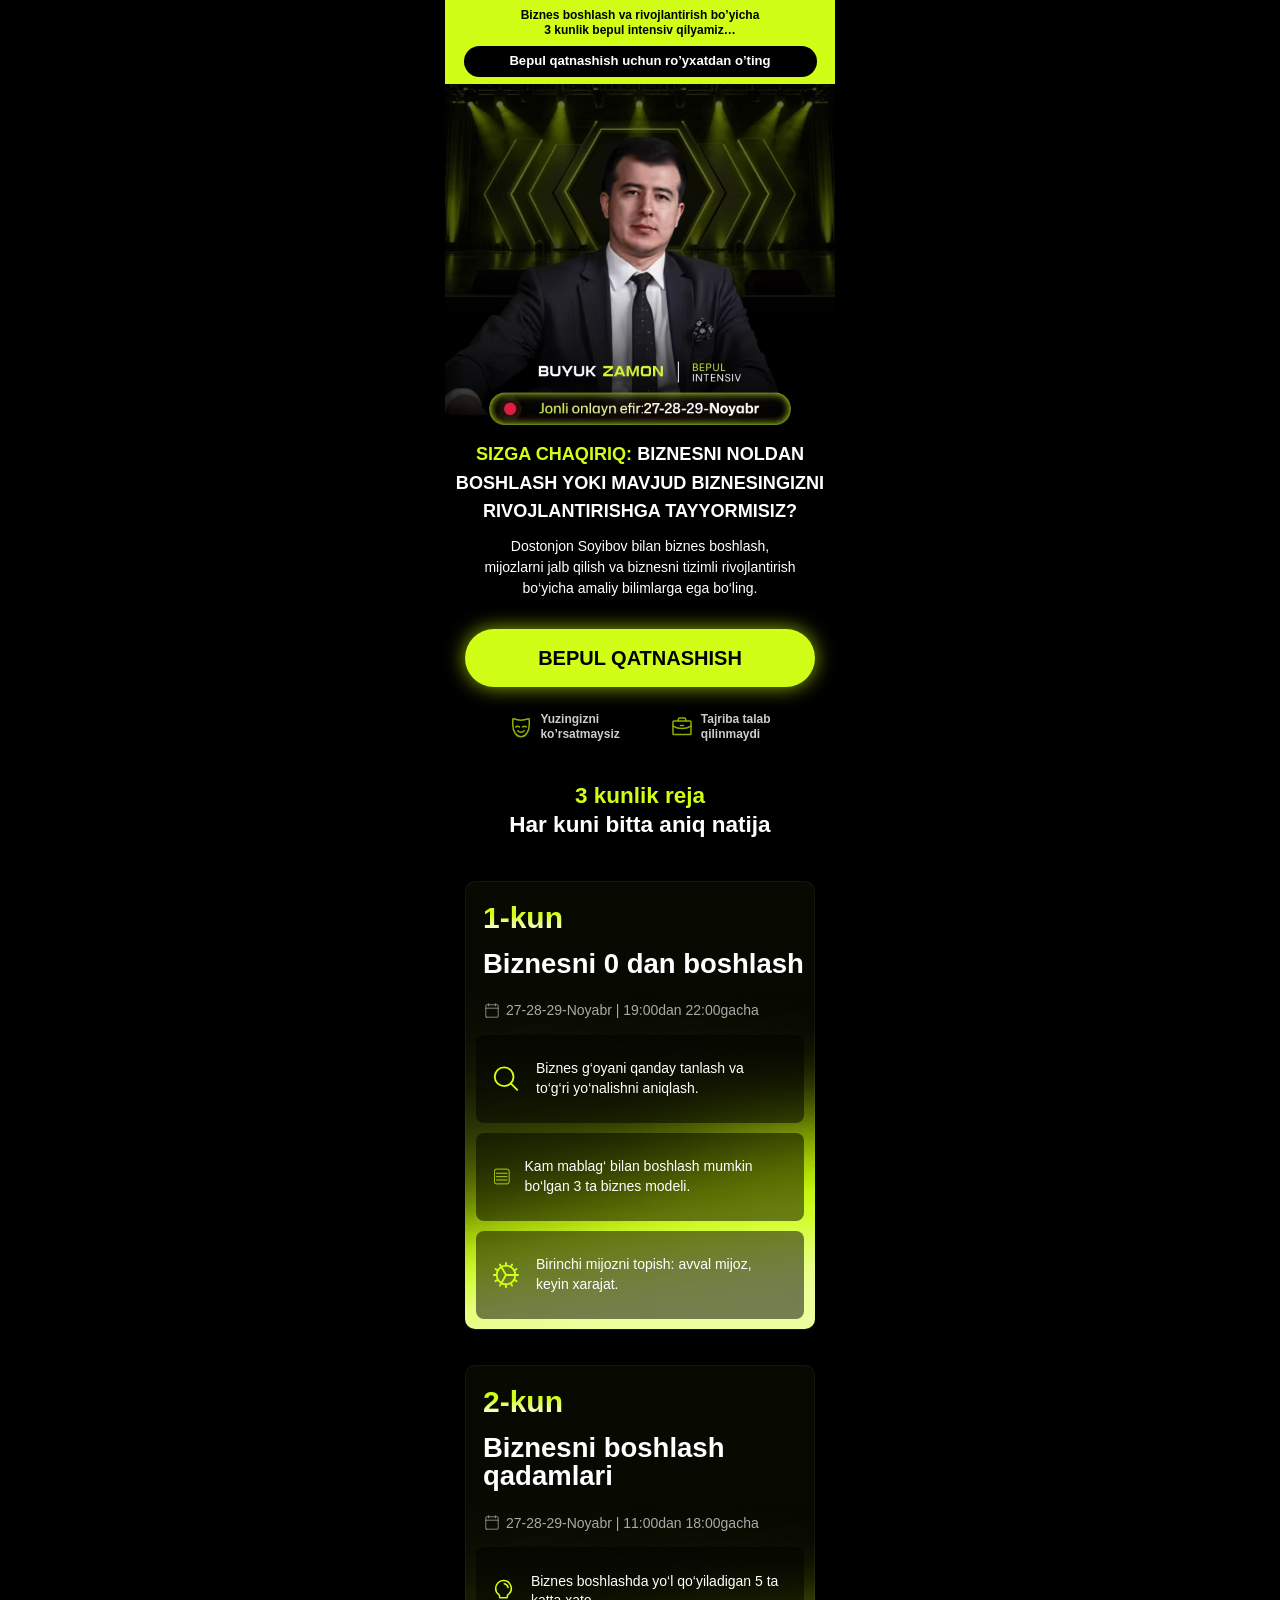
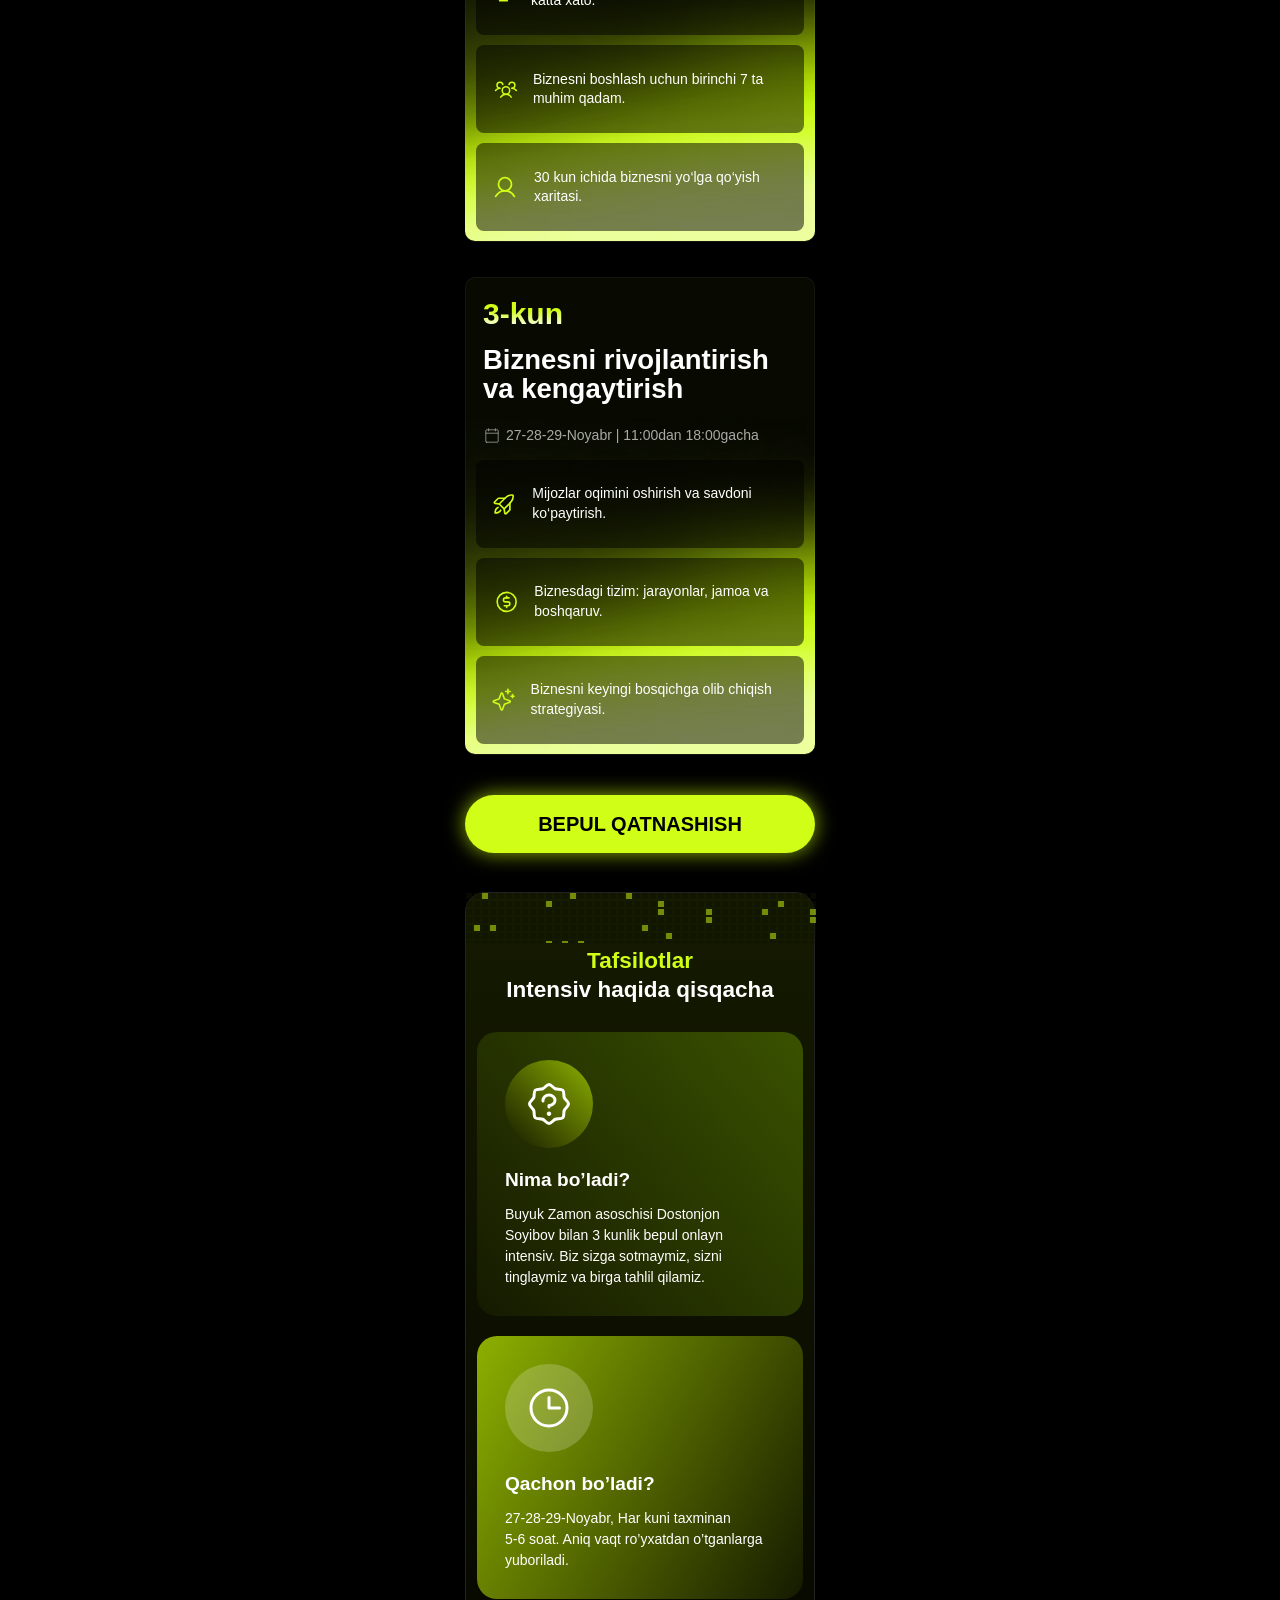
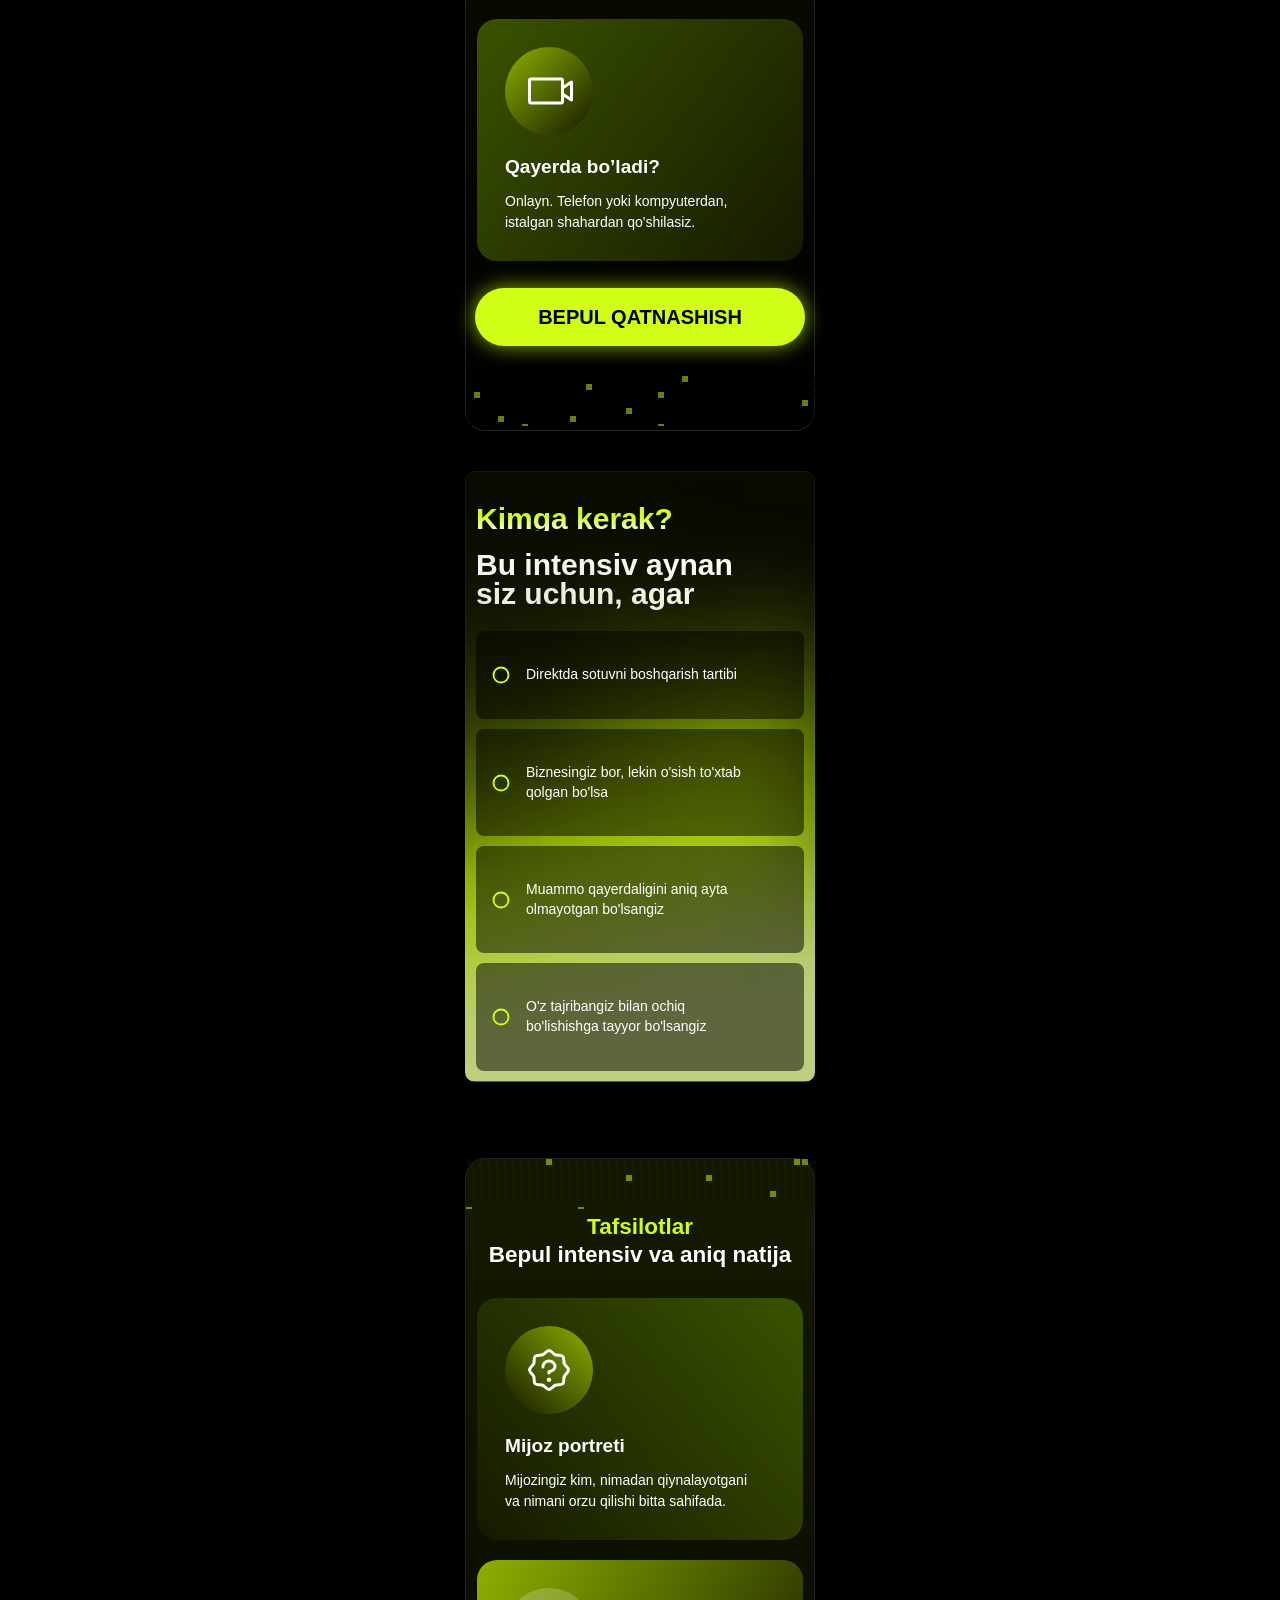
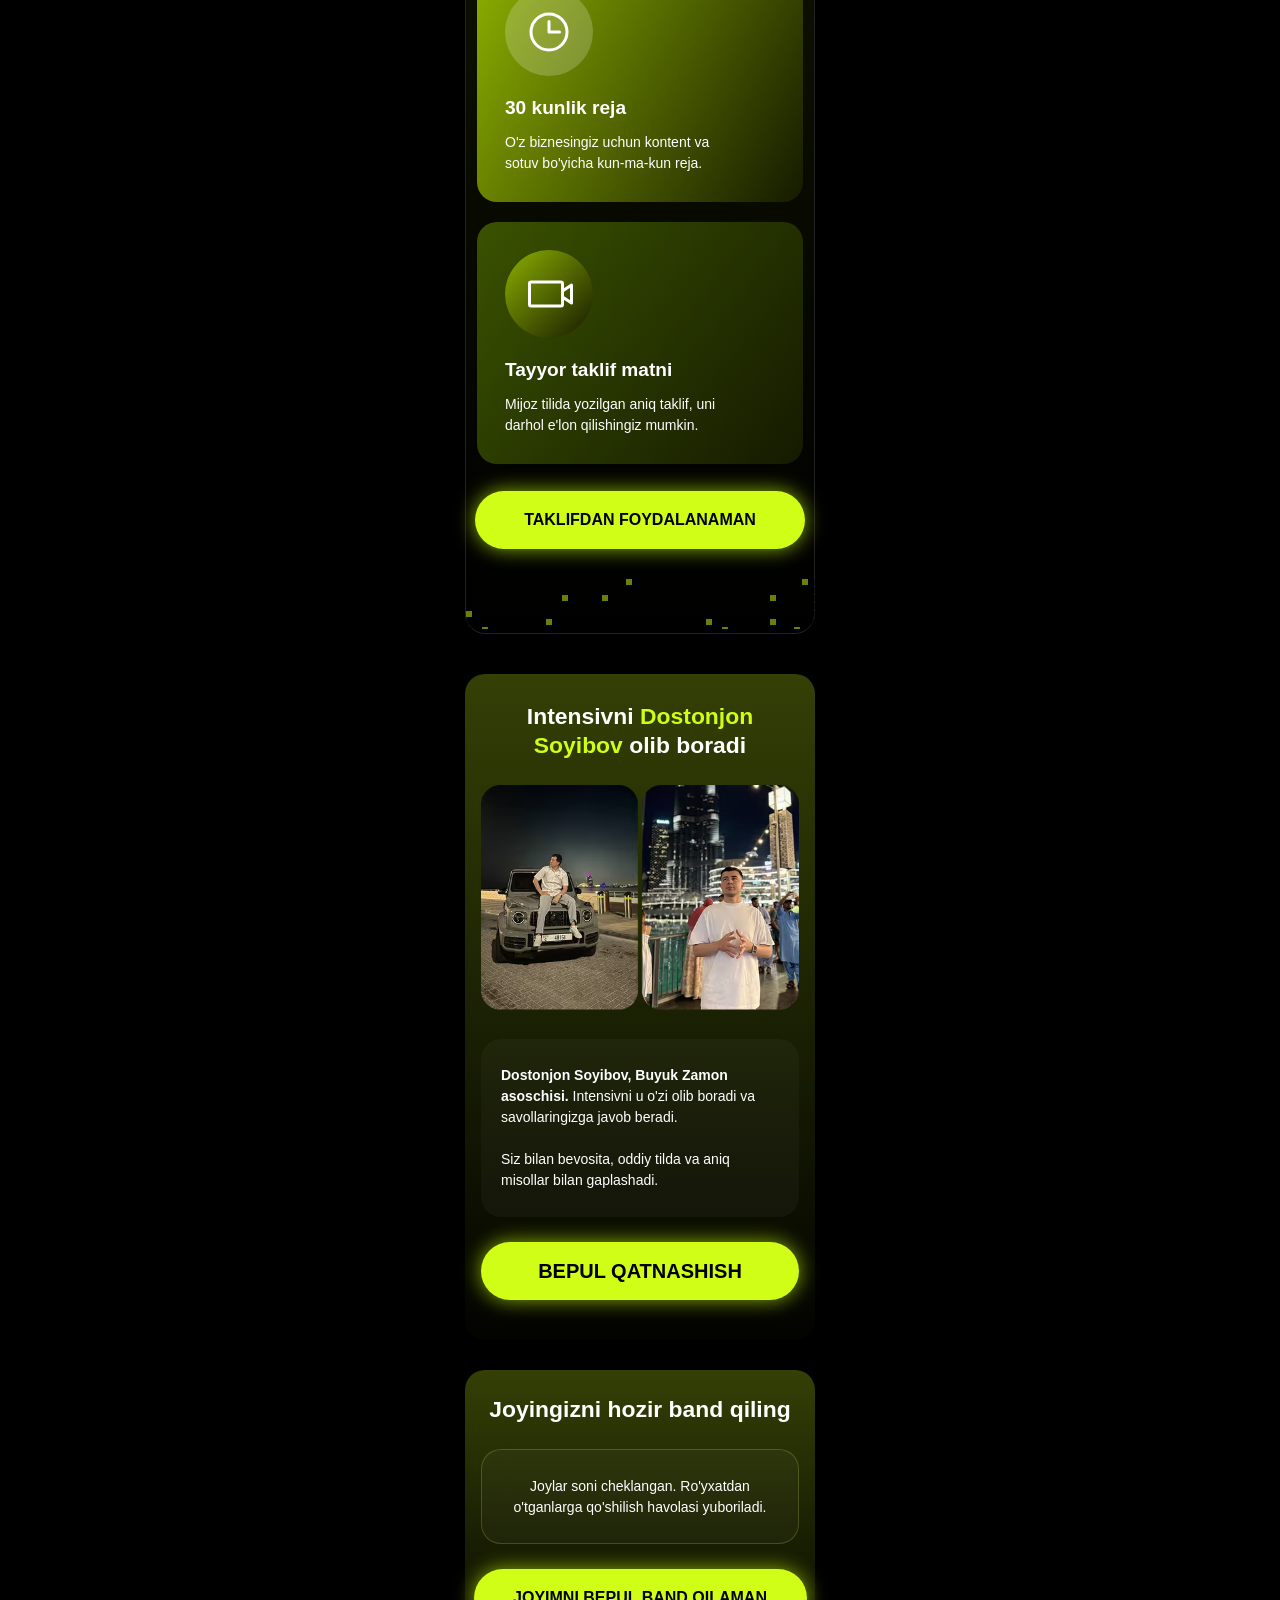
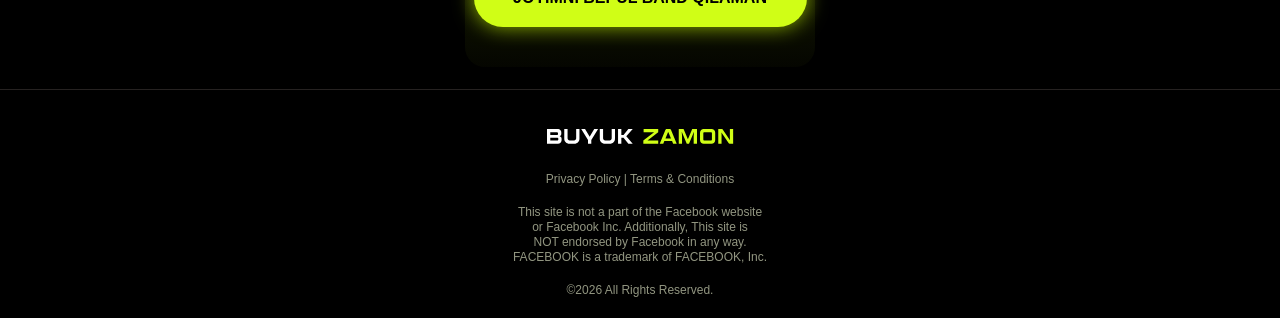
==== commit 7c870fb2: "push" ====
--- a/index.html
+++ b/index.html
@@ -149,7 +149,7 @@
                                     </clipPath>
                                 </defs>
                             </svg>
-                          20-noyabr | 19:00dan 22:00gacha
+                          27-28-29-Noyabr | 19:00dan 22:00gacha
                         </div>
 
                         <ul class="plan__tasks">
@@ -252,7 +252,7 @@
                                     </clipPath>
                                 </defs>
                             </svg>
-                           21-noyabr | 11:00dan 18:00gacha 
+                           27-28-29-Noyabr | 11:00dan 18:00gacha 
                         </div>
 
                         <ul class="plan__tasks">
@@ -369,7 +369,7 @@
                                     </clipPath>
                                 </defs>
                             </svg>
-                          21-noyabr | 11:00dan 18:00gacha 
+                          27-28-29-Noyabr | 11:00dan 18:00gacha 
                         </div>
 
                         <ul class="plan__tasks">
@@ -551,7 +551,7 @@
 
 
                             <h2 class="details__item-title">Qachon bo’ladi?</h2>
-                            <p class="details__text">20, 21 va 22 noyabr, Har kuni taxminan <br> 5-6 soat. Aniq vaqt ro’yxatdan o’tganlarga <br> yuboriladi.
+                            <p class="details__text">27-28-29-Noyabr, Har kuni taxminan <br> 5-6 soat. Aniq vaqt ro’yxatdan o’tganlarga <br> yuboriladi.
                             </p>
                         </li>
 
@@ -938,20 +938,8 @@
         </div>
     </div>
 
-    <script defer>
-  document.addEventListener("DOMContentLoaded", function () {
-    // Sahifadagi barcha 'registerBtn' klassiga ega tugmalarni topamiz
-    const registerButtons = document.querySelectorAll(".registerBtn");
-
-    registerButtons.forEach(function (button) {
-      button.addEventListener("click", function () {
-        // Meta Pixel mavjudligini tekshirib, event yuboramiz
-        if (typeof fbq === "function") {
-          fbq("track", "CompleteRegistration");
-        }
-      });
-    });
-  });
+<script defer>
+  document.addEventListener("DOMContentLoaded", function () { const registrationModal = document.getElementById("registrationModal"); const registrationForm = document.getElementById("registrationForm"); const registerButtons = document.querySelectorAll(".registerBtn"); const closeModalBtn = document.getElementById("closeModalBtn"); const modalOverlay = document.querySelector(".homeModalOverlay"); registerButtons.forEach(function (button) { button.addEventListener("click", function (e) { if (!button.classList.contains("selected-country")) { if (registrationModal) { registrationModal.style.display = "flex"; } } }); }); if (closeModalBtn) { closeModalBtn.addEventListener("click", function () { registrationModal.style.display = "none"; }); } if (modalOverlay) { modalOverlay.addEventListener("click", function () { registrationModal.style.display = "none"; }); } if (registrationForm) { registrationForm.addEventListener("submit", function (e) { if (typeof fbq === "function") { fbq("track", "CompleteRegistration"); } }); } });
 </script>
     <script defer src="/js/phoneFormatter.js"></script>
     <script defer src="/js/app.js"></script>
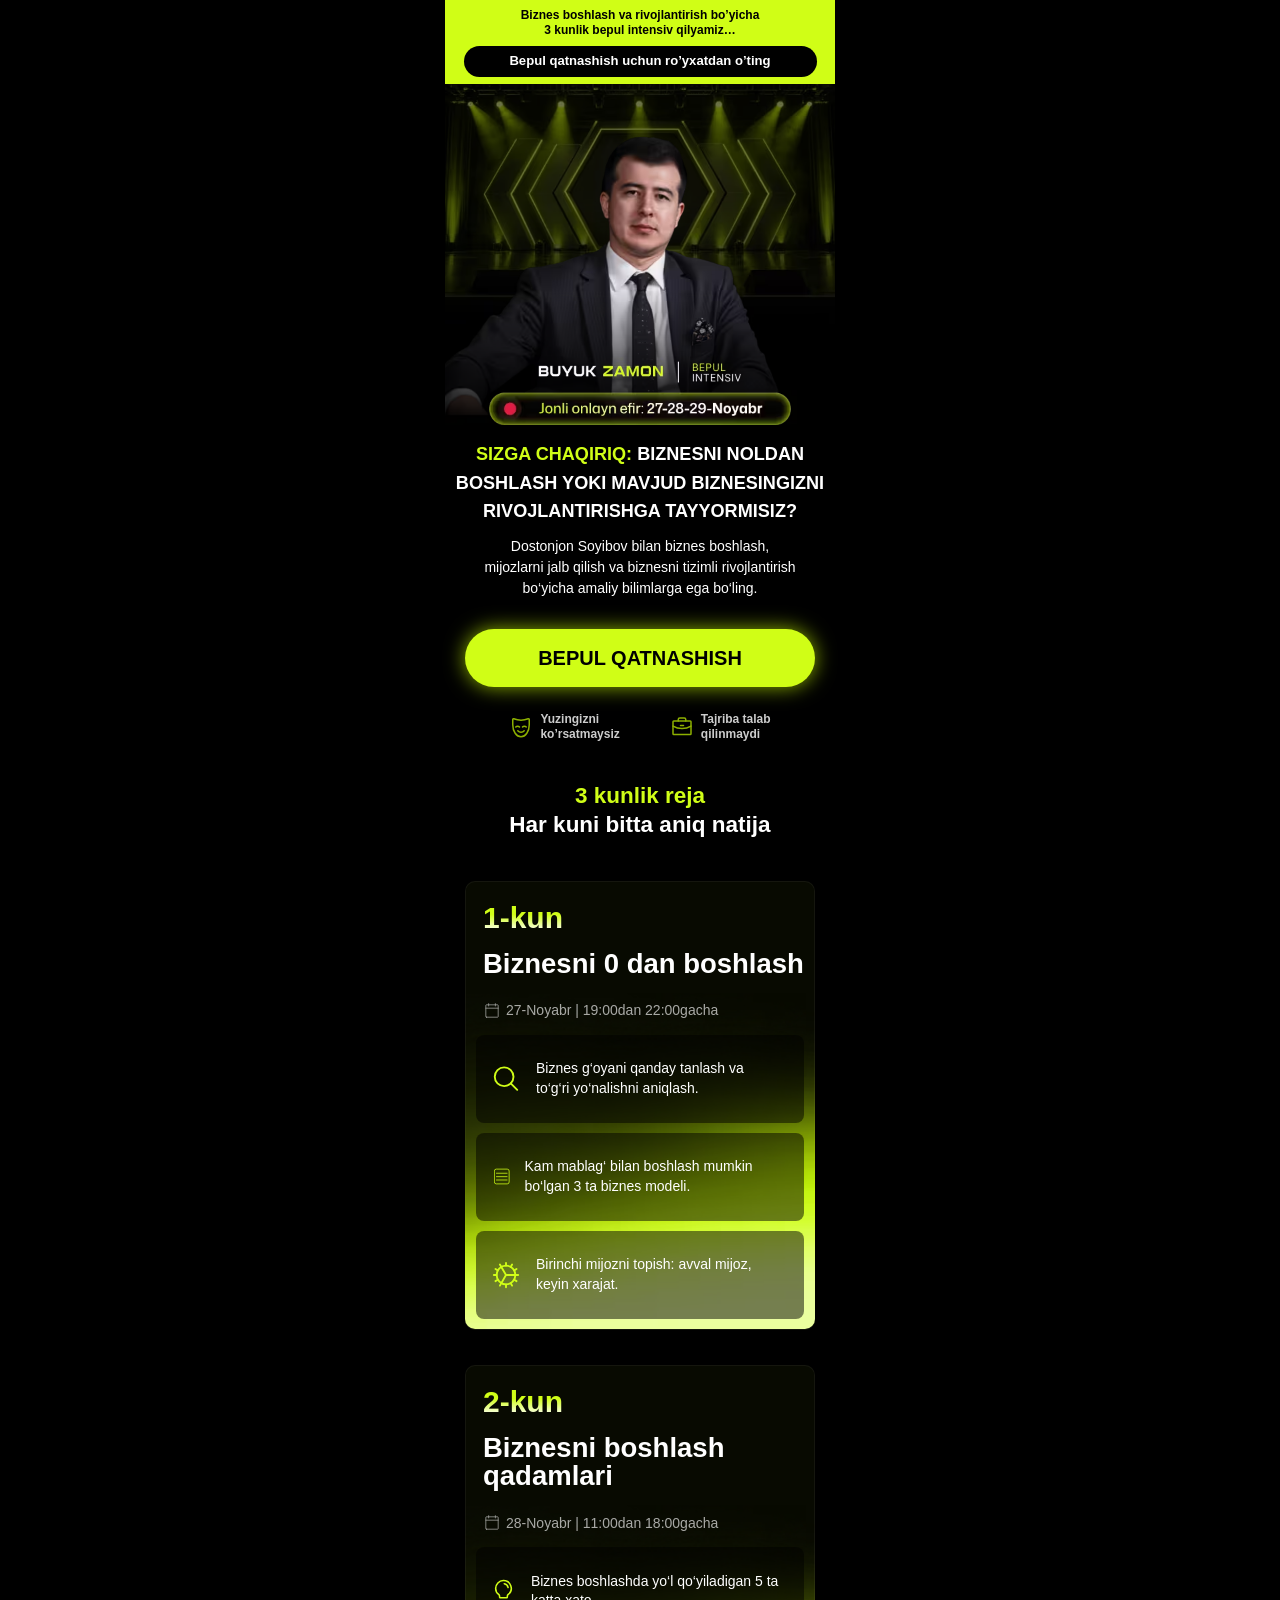
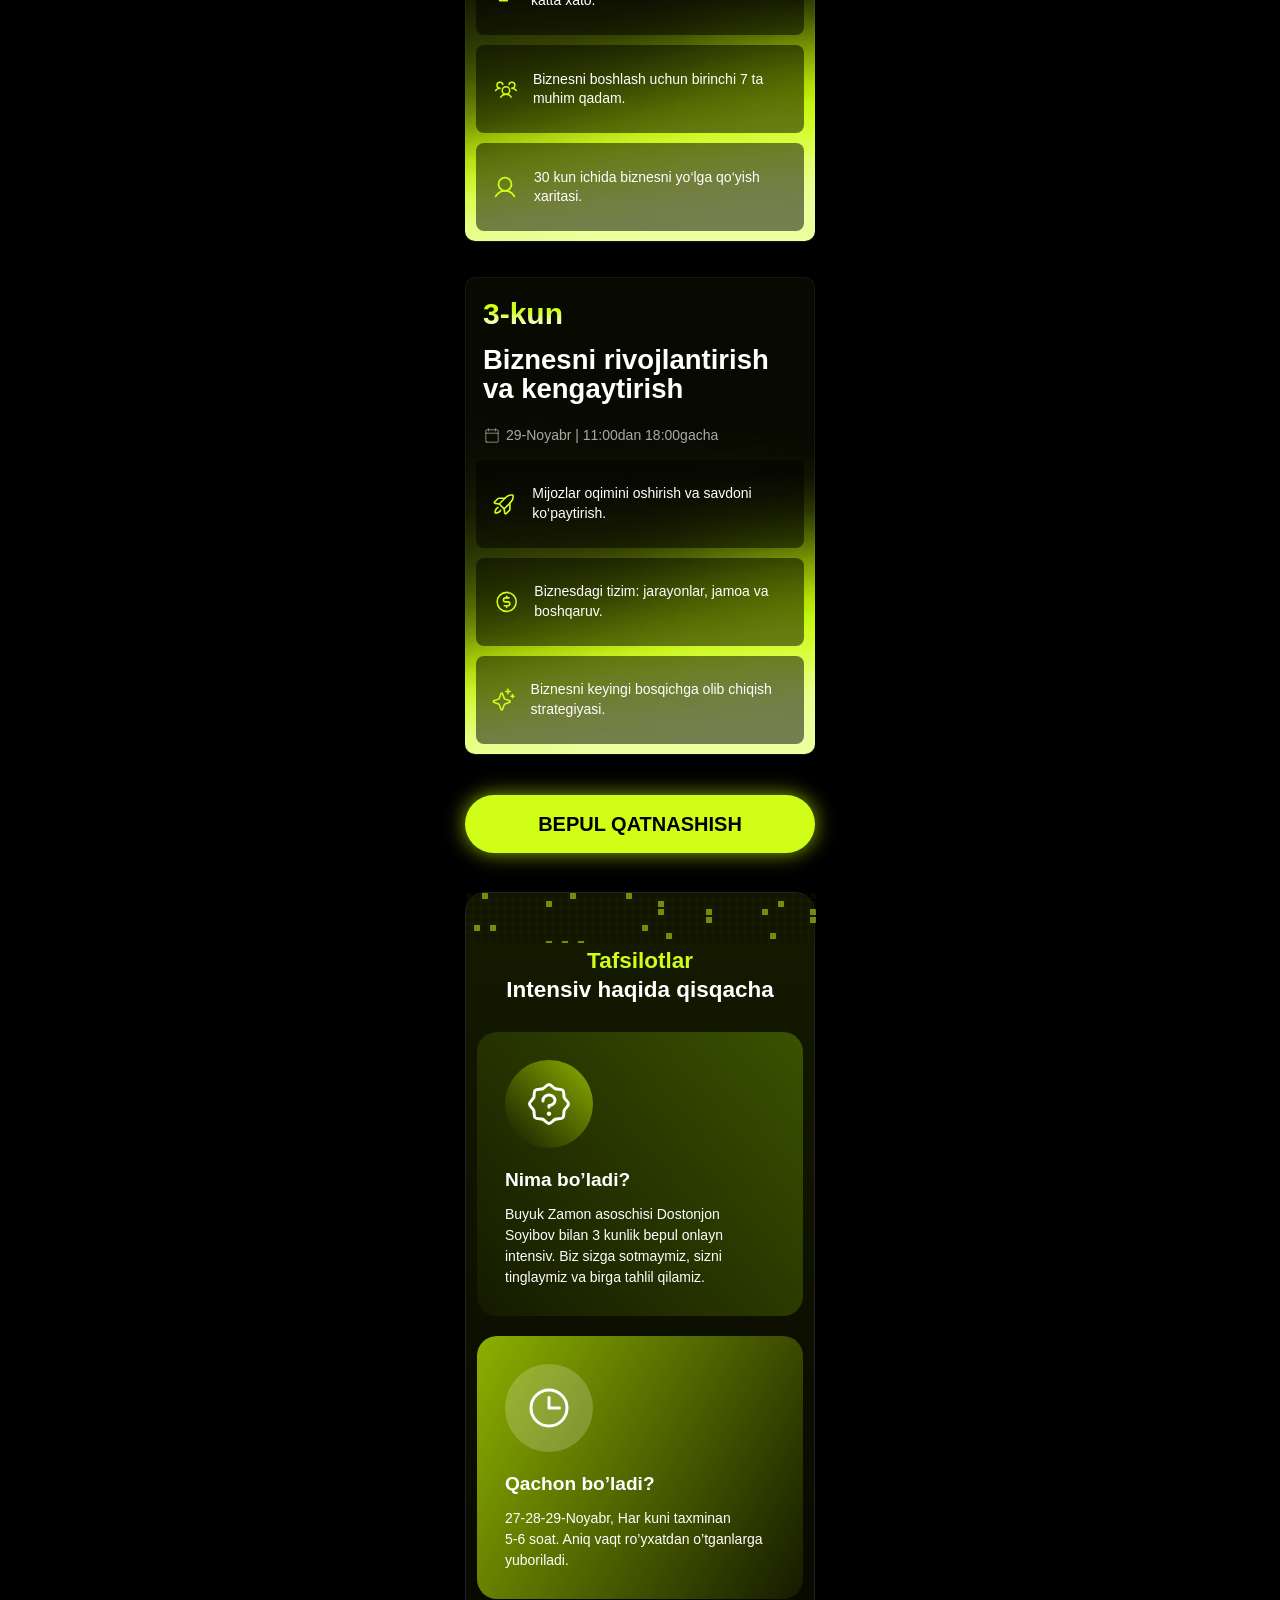
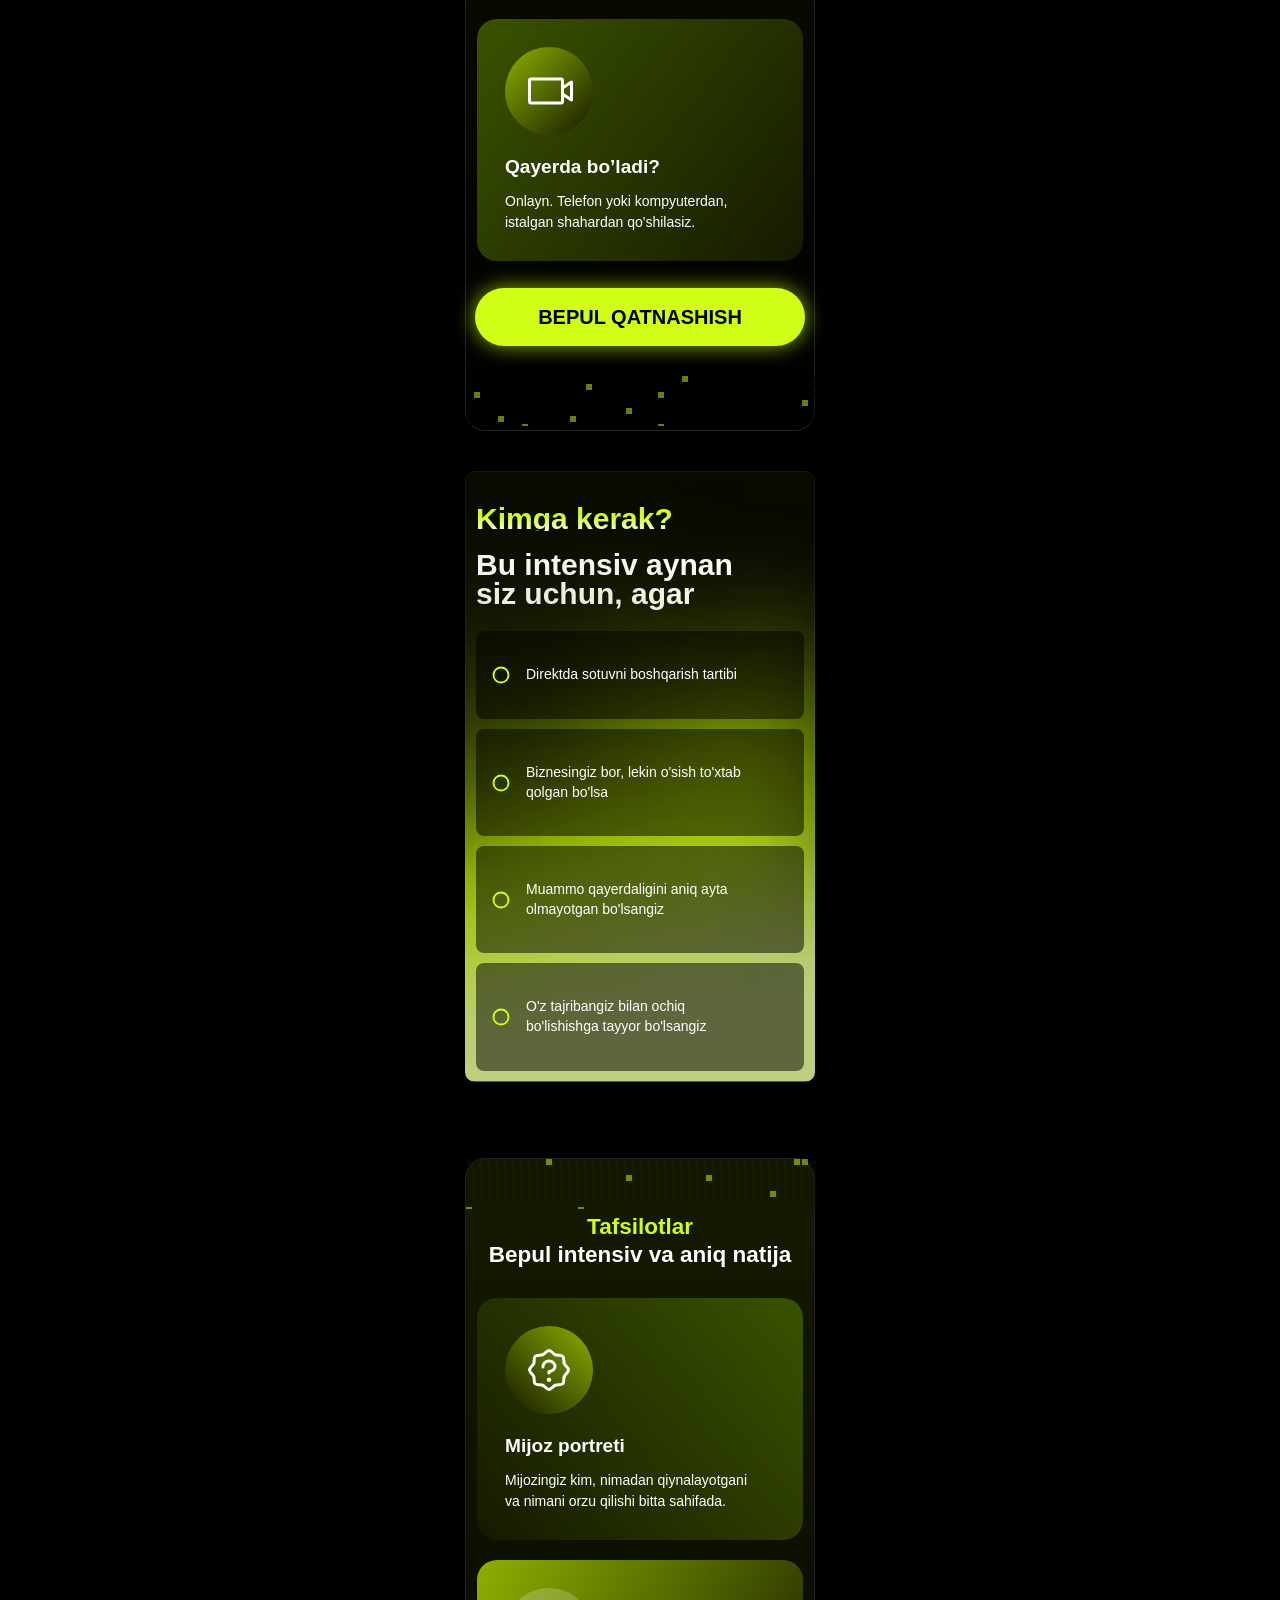
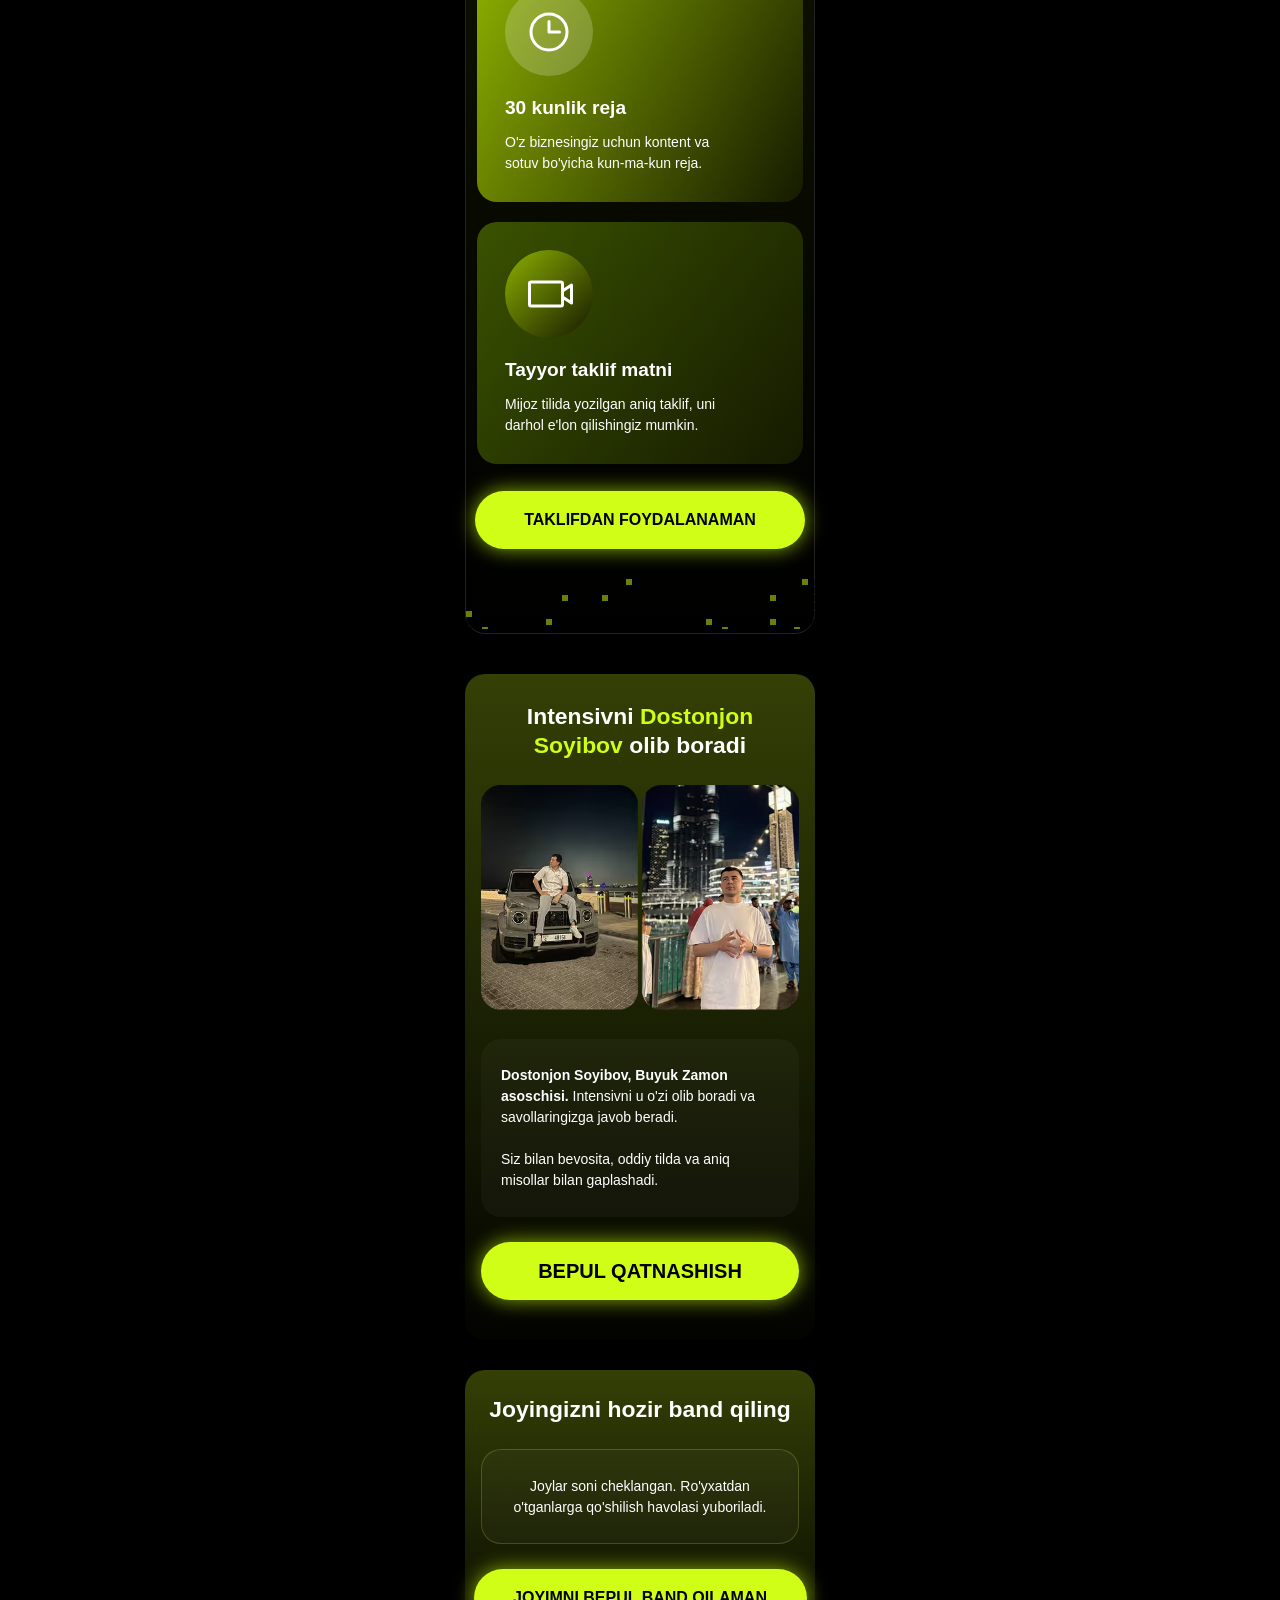
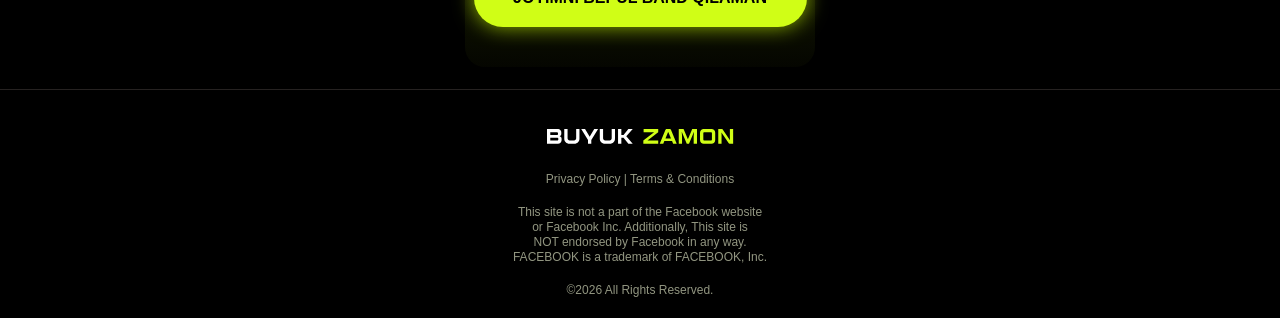
==== commit b6e65893: "push" ====
--- a/index.html
+++ b/index.html
@@ -149,7 +149,7 @@
                                     </clipPath>
                                 </defs>
                             </svg>
-                          27-28-29-Noyabr | 19:00dan 22:00gacha
+                          27-Noyabr | 19:00dan 22:00gacha
                         </div>
 
                         <ul class="plan__tasks">
@@ -252,7 +252,7 @@
                                     </clipPath>
                                 </defs>
                             </svg>
-                           27-28-29-Noyabr | 11:00dan 18:00gacha 
+                           28-Noyabr | 11:00dan 18:00gacha 
                         </div>
 
                         <ul class="plan__tasks">
@@ -369,7 +369,7 @@
                                     </clipPath>
                                 </defs>
                             </svg>
-                          27-28-29-Noyabr | 11:00dan 18:00gacha 
+                          29-Noyabr | 11:00dan 18:00gacha 
                         </div>
 
                         <ul class="plan__tasks">
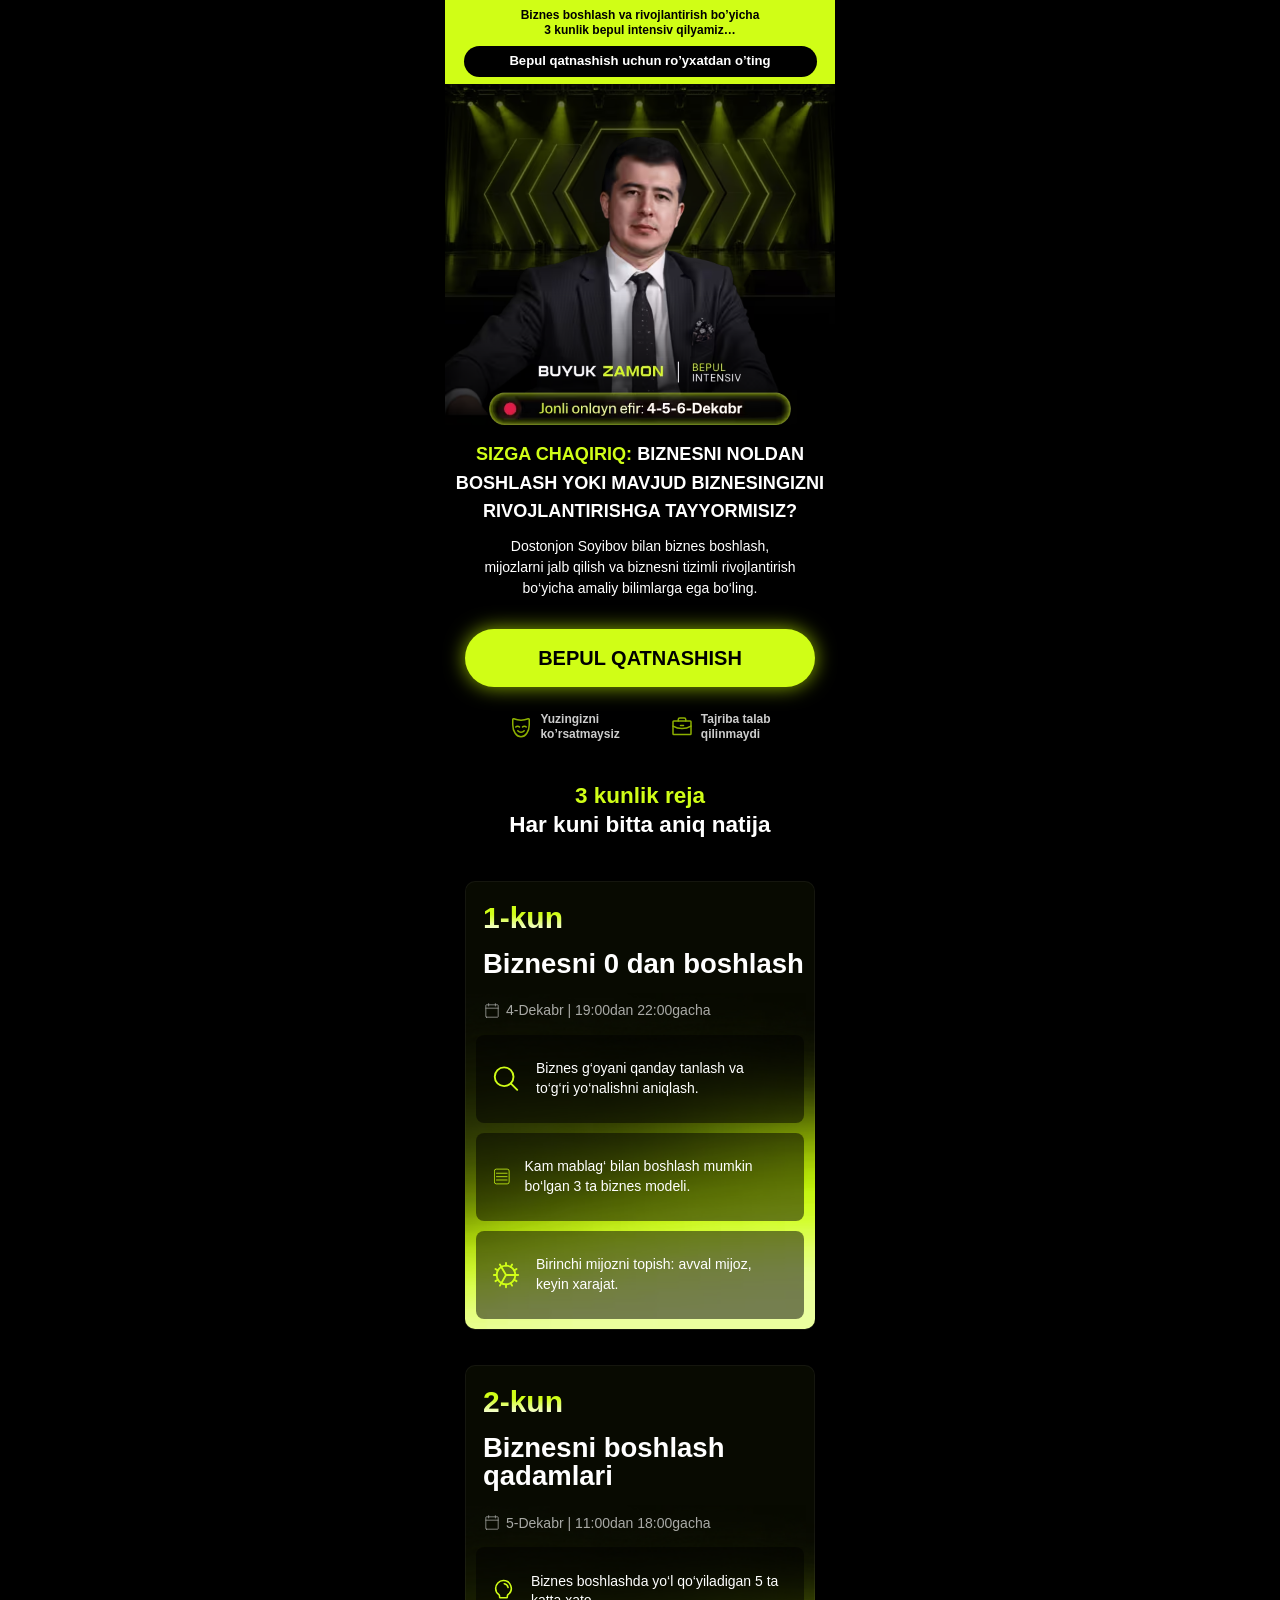
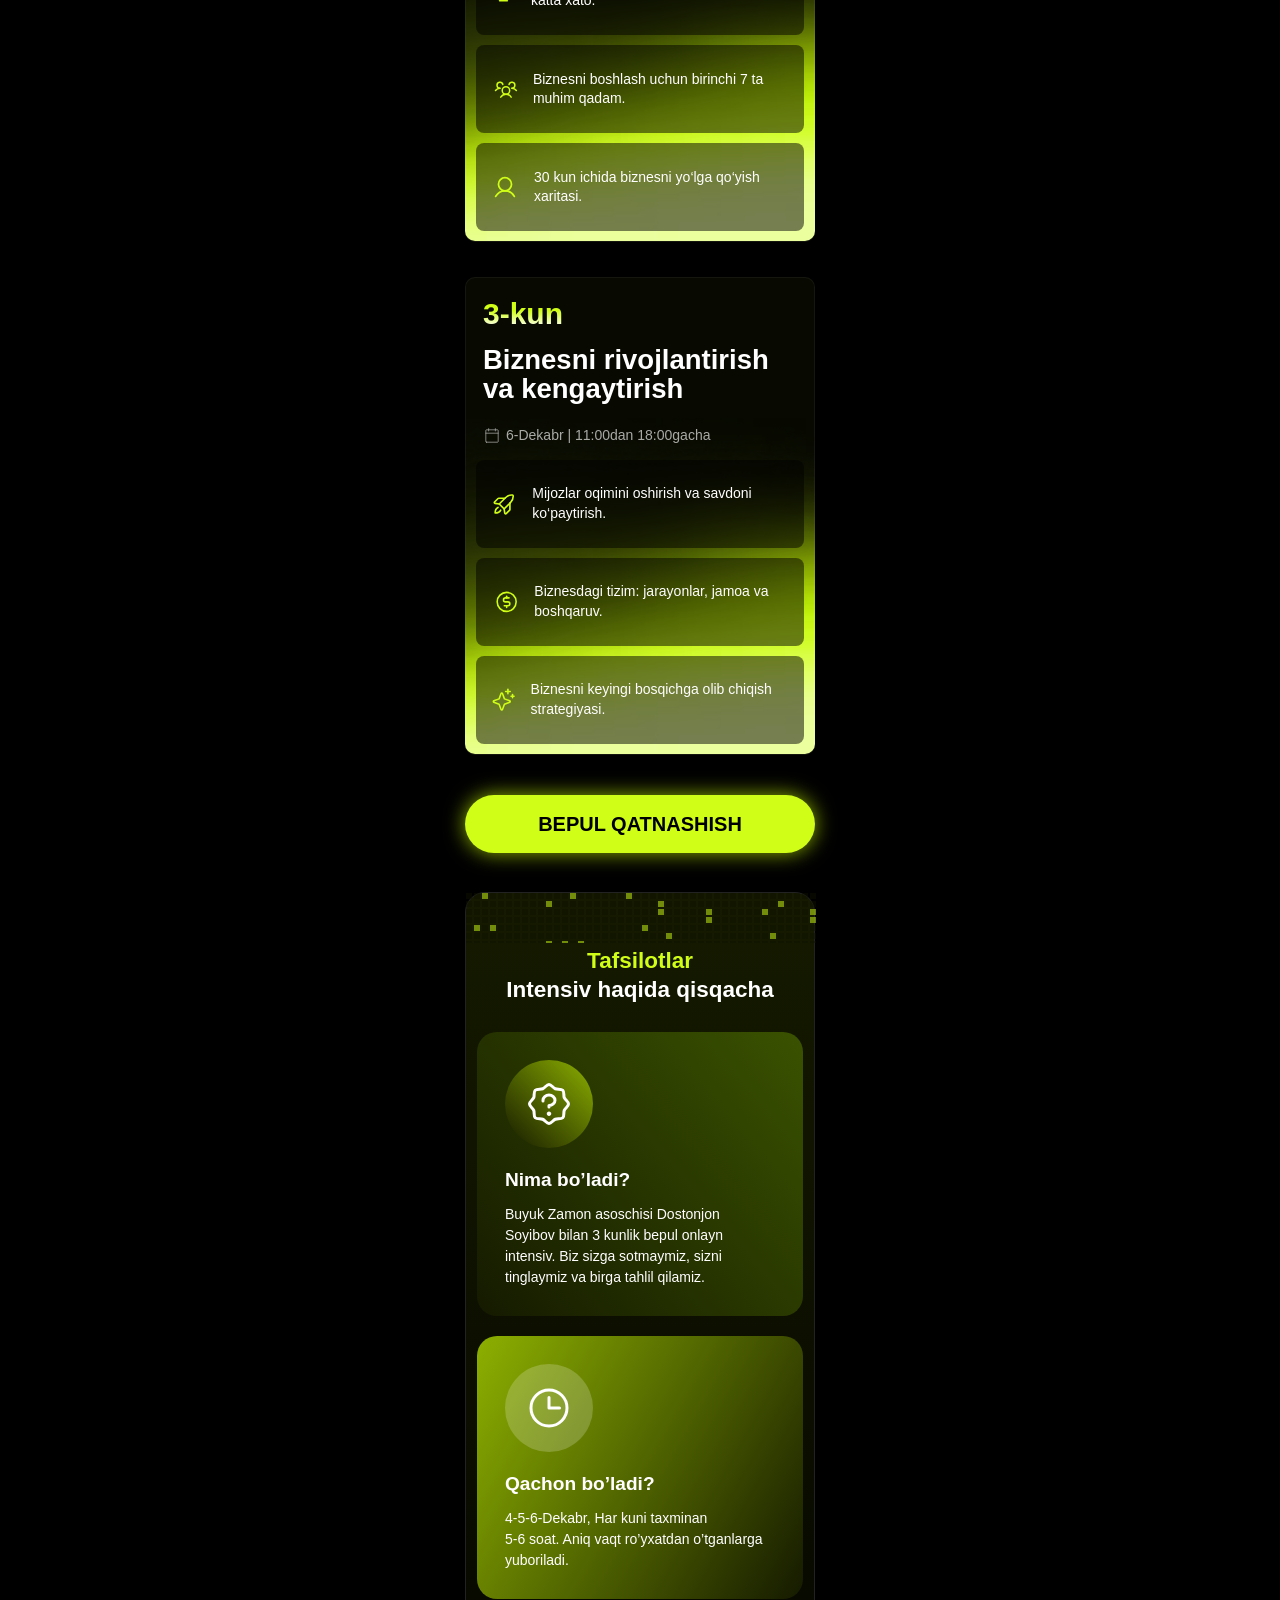
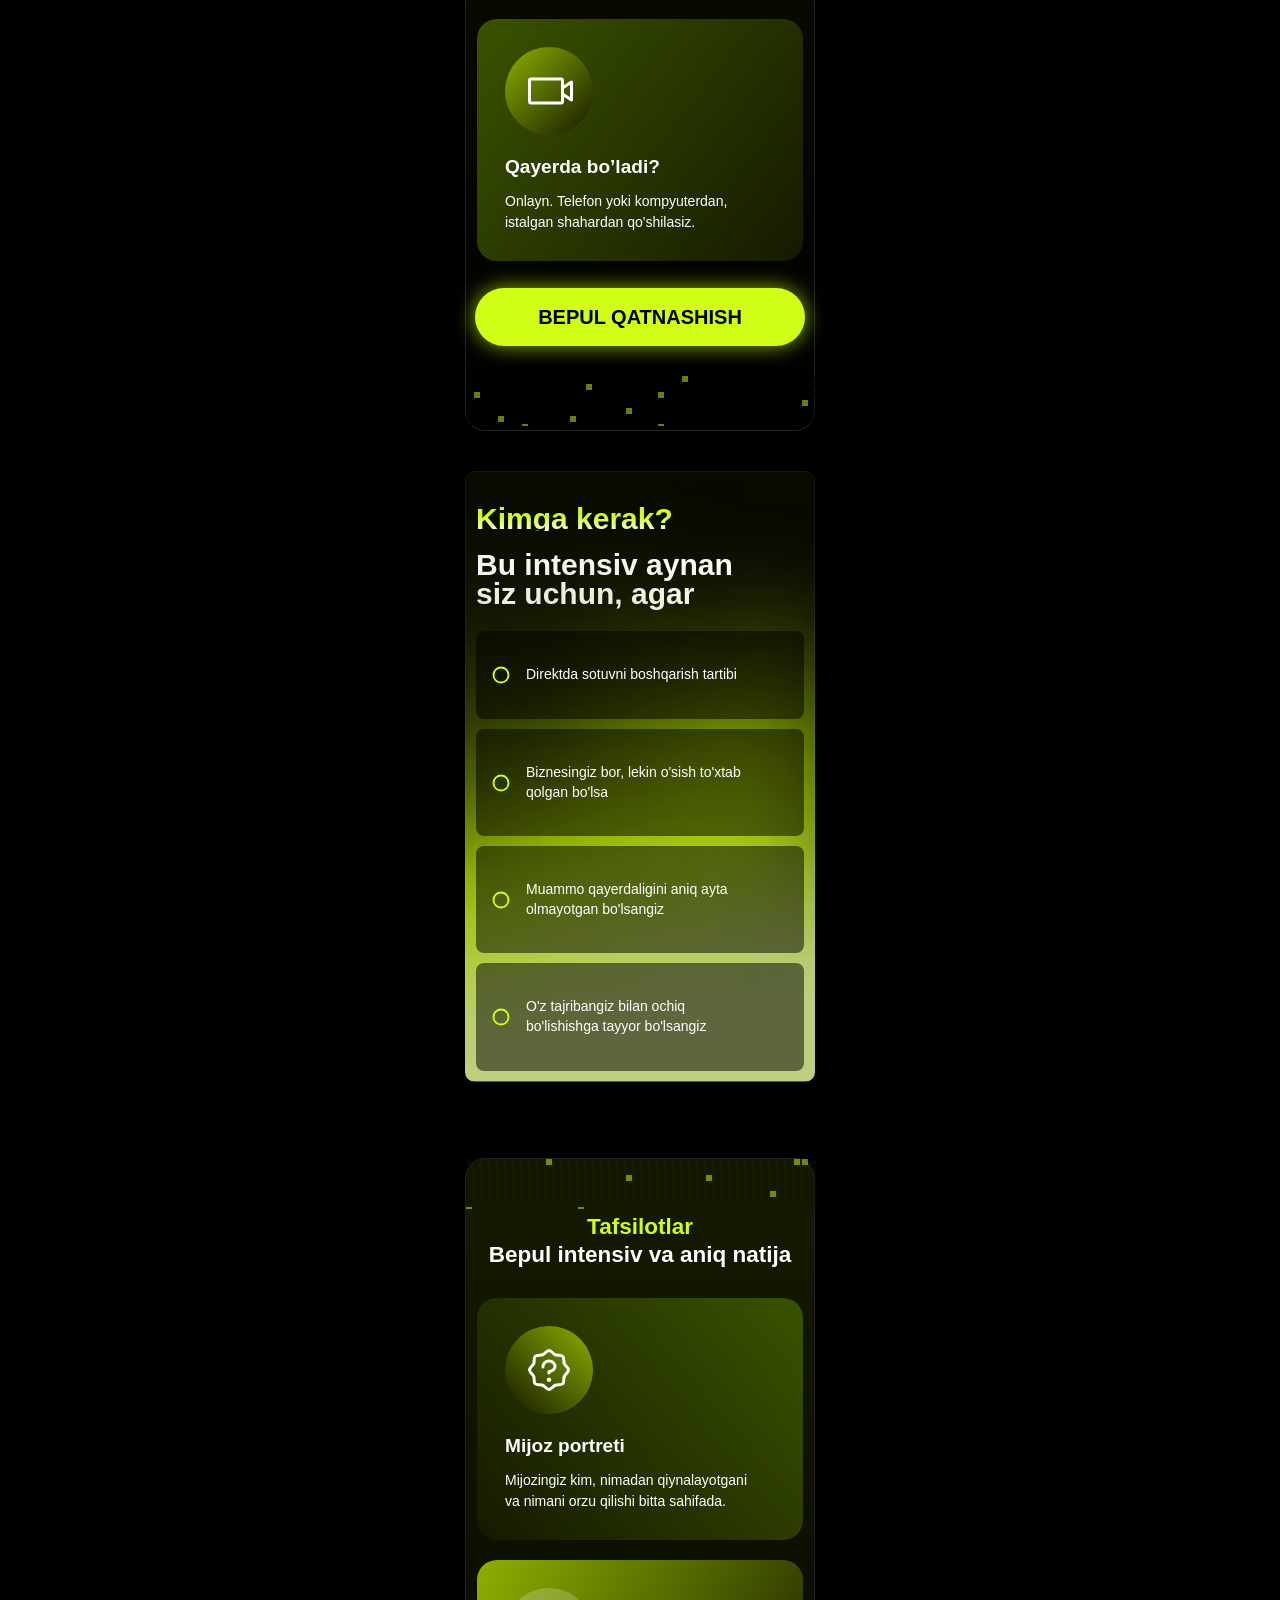
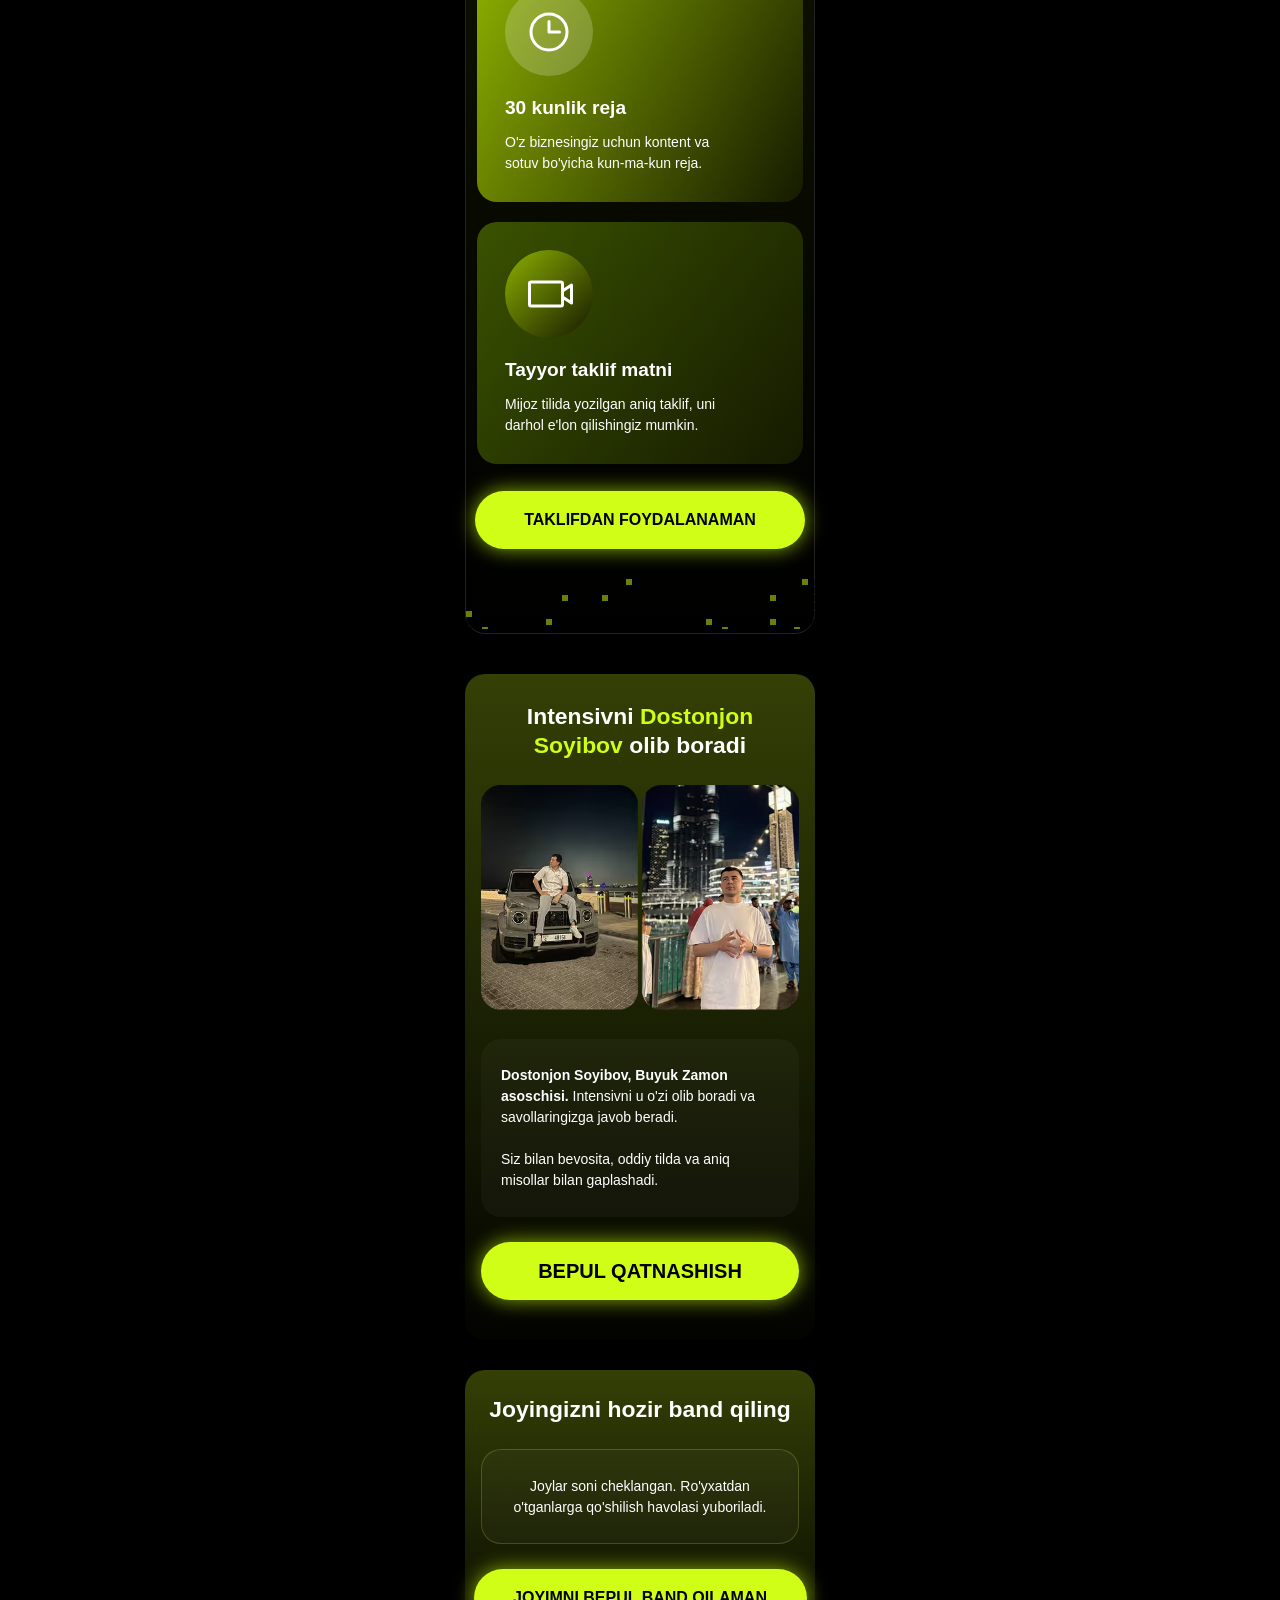
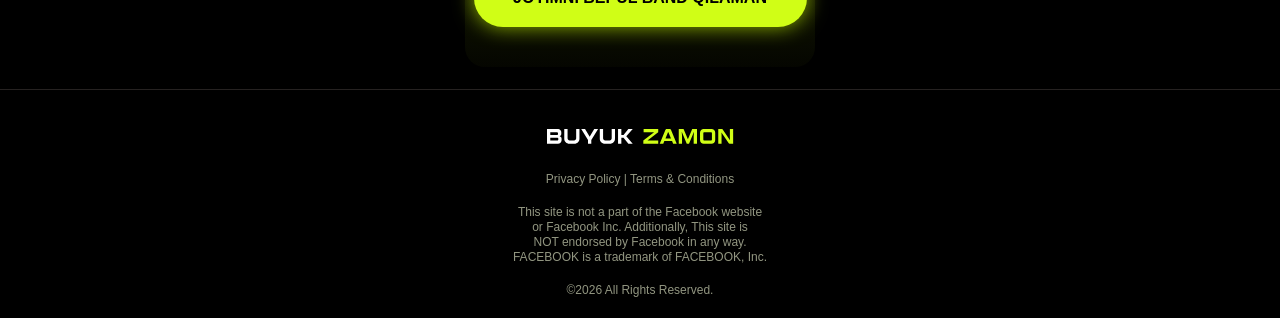
==== commit b1c877c2: "push" ====
--- a/index.html
+++ b/index.html
@@ -9,7 +9,7 @@
     <style>
     *{margin:0;padding:0;box-sizing:border-box}html,body{overflow-x:clip;background-color:#000}.hero__intro{background-color:#D0FE16;max-width:390px;width:100%;display:flex;padding:0 6px;margin:0 auto;flex-direction:column;align-items:center;justify-content:center;margin-bottom:40px;padding-top:8px;padding-bottom:7px;top:0;z-index:1000}.hero__intro-text{margin-bottom:8px;font-family:"Mona Sans",sans-serif;font-weight:800;font-size:12px;line-height:15px;text-align:center}.hero__intro-button{max-width:353px;width:100%;border-radius:100px;color:white;font-family:Inter,sans-serif;font-weight:800;font-size:13.1px;line-height:15.78px;text-align:center;padding:7px 0 8px 0;background-color:black;border:none;cursor:pointer}.hero__speaker-image{position:relative;z-index:3}.hero__background-image{position:absolute;top:-40px;max-width:390px;width:100%}.hero__title{font-family:Inter,sans-serif;font-weight:700;font-size:clamp(14.1px,4.6vw,18.1px);padding-top:15px;line-height:clamp(24.8px,5vw,28.8px);text-align:center;margin-bottom:10px;color:white}.hero__eyebrow{color:#D0FE17}.hero__description{font-family:"Mona Sans",sans-serif;font-weight:400;font-size:clamp(13px,4.2vw,14px);line-height:21px;text-align:center;color:white;margin-bottom:-10px}.hero__benefits{display:flex;color:white;margin-top:65px;gap:50px}.hero__benefit{display:flex;align-items:center;gap:7px}.hero__benefit-text{font-family:"Mona Sans",sans-serif;font-weight:700;font-size:12px;line-height:15px;opacity:80%}.plan{padding-top:40px;padding-bottom:32px}.plan__title{font-family:Inter,sans-serif;font-weight:700;font-size:22.5px;line-height:28.8px;margin-bottom:41px;text-align:center;color:white}.plan__title span{color:#D0FE17}.plan__days{display:flex;flex-direction:column;gap:35px;color:white;align-items:center;justify-content:center}.plan__day{border-radius:10px;max-width:350px;background-color:#0b0e02c1;width:100%;padding:23px 10px 10px 10px;border:1px solid #FFFFFF0D;position:relative;list-style:none}.plan__day-number{font-family:Inter,sans-serif;font-weight:800;font-size:30px;padding-left:7px;line-height:25px;background:linear-gradient(0deg,#FAFFE8 0%,#D0FE17 62.29%);-webkit-background-clip:text;background-clip:text;-webkit-text-fill-color:transparent;color:transparent;margin-bottom:20px}.plan__day-title{font-family:Inter,sans-serif;font-weight:700;font-size:27.5px;padding-left:7px;margin-bottom:23px;line-height:28.8px}.plan__date{margin-bottom:15px;display:flex;align-items:center;gap:5px;font-family:Inter,sans-serif;padding-left:7px;font-weight:500;font-size:14px;line-height:16.8px;opacity:65%}.plan__tasks{list-style:none;display:flex;flex-direction:column;position:relative;z-index:4;gap:10px}.plan__task{display:flex;gap:15px;padding:20px 11px 20px 15px;align-items:center;height:88px;justify-content:start;border-radius:8px;max-width:330px;width:100%;background-color:#00000080}.plan__task p{font-family:"Mona Sans",sans-serif;font-weight:400;font-size:14px;line-height:19.6px}.plan__bottom{position:absolute;bottom:0;height:392px;transform:translateX(-50%);left:50%;border-radius:0 0 10px 10px;z-index:2}.button{max-width:350px;width:100%;border-radius:50px;background-color:#D0FE16;box-shadow:0px 0px 20px 0px #8DB000;color:#000;font-family:Inter,sans-serif;font-weight:700;font-size:20px;line-height:18.02px;text-align:center;padding:20px 0;border:none;cursor:pointer;margin:0 auto;display:flex;align-items:center;justify-content:center}
     </style>
-    <!-- Meta Pixel Code -->
+   <!-- Meta Pixel Code -->
 <script>
 !function(f,b,e,v,n,t,s)
 {if(f.fbq)return;n=f.fbq=function(){n.callMethod?
@@ -19,11 +19,11 @@
 t.src=v;s=b.getElementsByTagName(e)[0];
 s.parentNode.insertBefore(t,s)}(window, document,'script',
 'https://connect.facebook.net/en_US/fbevents.js');
-fbq('init', '1597491418699315');
+fbq('init', '1646035107568340');
 fbq('track', 'PageView');
 </script>
 <noscript><img height="1" width="1" style="display:none"
-src="https://www.facebook.com/tr?id=1597491418699315&ev=PageView&noscript=1"
+src="https://www.facebook.com/tr?id=1646035107568340&ev=PageView&noscript=1"
 /></noscript>
 <!-- End Meta Pixel Code -->
     <link rel="preload" as="style" href="./css/main.css" onload="this.onload=null;this.rel='stylesheet'">
@@ -149,7 +149,7 @@
                                     </clipPath>
                                 </defs>
                             </svg>
-                          27-Noyabr | 19:00dan 22:00gacha
+                          4-Dekabr | 19:00dan 22:00gacha
                         </div>
 
                         <ul class="plan__tasks">
@@ -252,7 +252,7 @@
                                     </clipPath>
                                 </defs>
                             </svg>
-                           28-Noyabr | 11:00dan 18:00gacha 
+                           5-Dekabr | 11:00dan 18:00gacha 
                         </div>
 
                         <ul class="plan__tasks">
@@ -369,7 +369,7 @@
                                     </clipPath>
                                 </defs>
                             </svg>
-                          29-Noyabr | 11:00dan 18:00gacha 
+                          6-Dekabr | 11:00dan 18:00gacha 
                         </div>
 
                         <ul class="plan__tasks">
@@ -551,7 +551,7 @@
 
 
                             <h2 class="details__item-title">Qachon bo’ladi?</h2>
-                            <p class="details__text">27-28-29-Noyabr, Har kuni taxminan <br> 5-6 soat. Aniq vaqt ro’yxatdan o’tganlarga <br> yuboriladi.
+                            <p class="details__text">4-5-6-Dekabr, Har kuni taxminan <br> 5-6 soat. Aniq vaqt ro’yxatdan o’tganlarga <br> yuboriladi.
                             </p>
                         </li>
 
@@ -938,9 +938,9 @@
         </div>
     </div>
 
-<script defer>
+ <script defer>
   document.addEventListener("DOMContentLoaded", function () { const registrationModal = document.getElementById("registrationModal"); const registrationForm = document.getElementById("registrationForm"); const registerButtons = document.querySelectorAll(".registerBtn"); const closeModalBtn = document.getElementById("closeModalBtn"); const modalOverlay = document.querySelector(".homeModalOverlay"); registerButtons.forEach(function (button) { button.addEventListener("click", function (e) { if (!button.classList.contains("selected-country")) { if (registrationModal) { registrationModal.style.display = "flex"; } } }); }); if (closeModalBtn) { closeModalBtn.addEventListener("click", function () { registrationModal.style.display = "none"; }); } if (modalOverlay) { modalOverlay.addEventListener("click", function () { registrationModal.style.display = "none"; }); } if (registrationForm) { registrationForm.addEventListener("submit", function (e) { if (typeof fbq === "function") { fbq("track", "CompleteRegistration"); } }); } });
-</script>
+</script> 
     <script defer src="/js/phoneFormatter.js"></script>
     <script defer src="/js/app.js"></script>
 </body>
